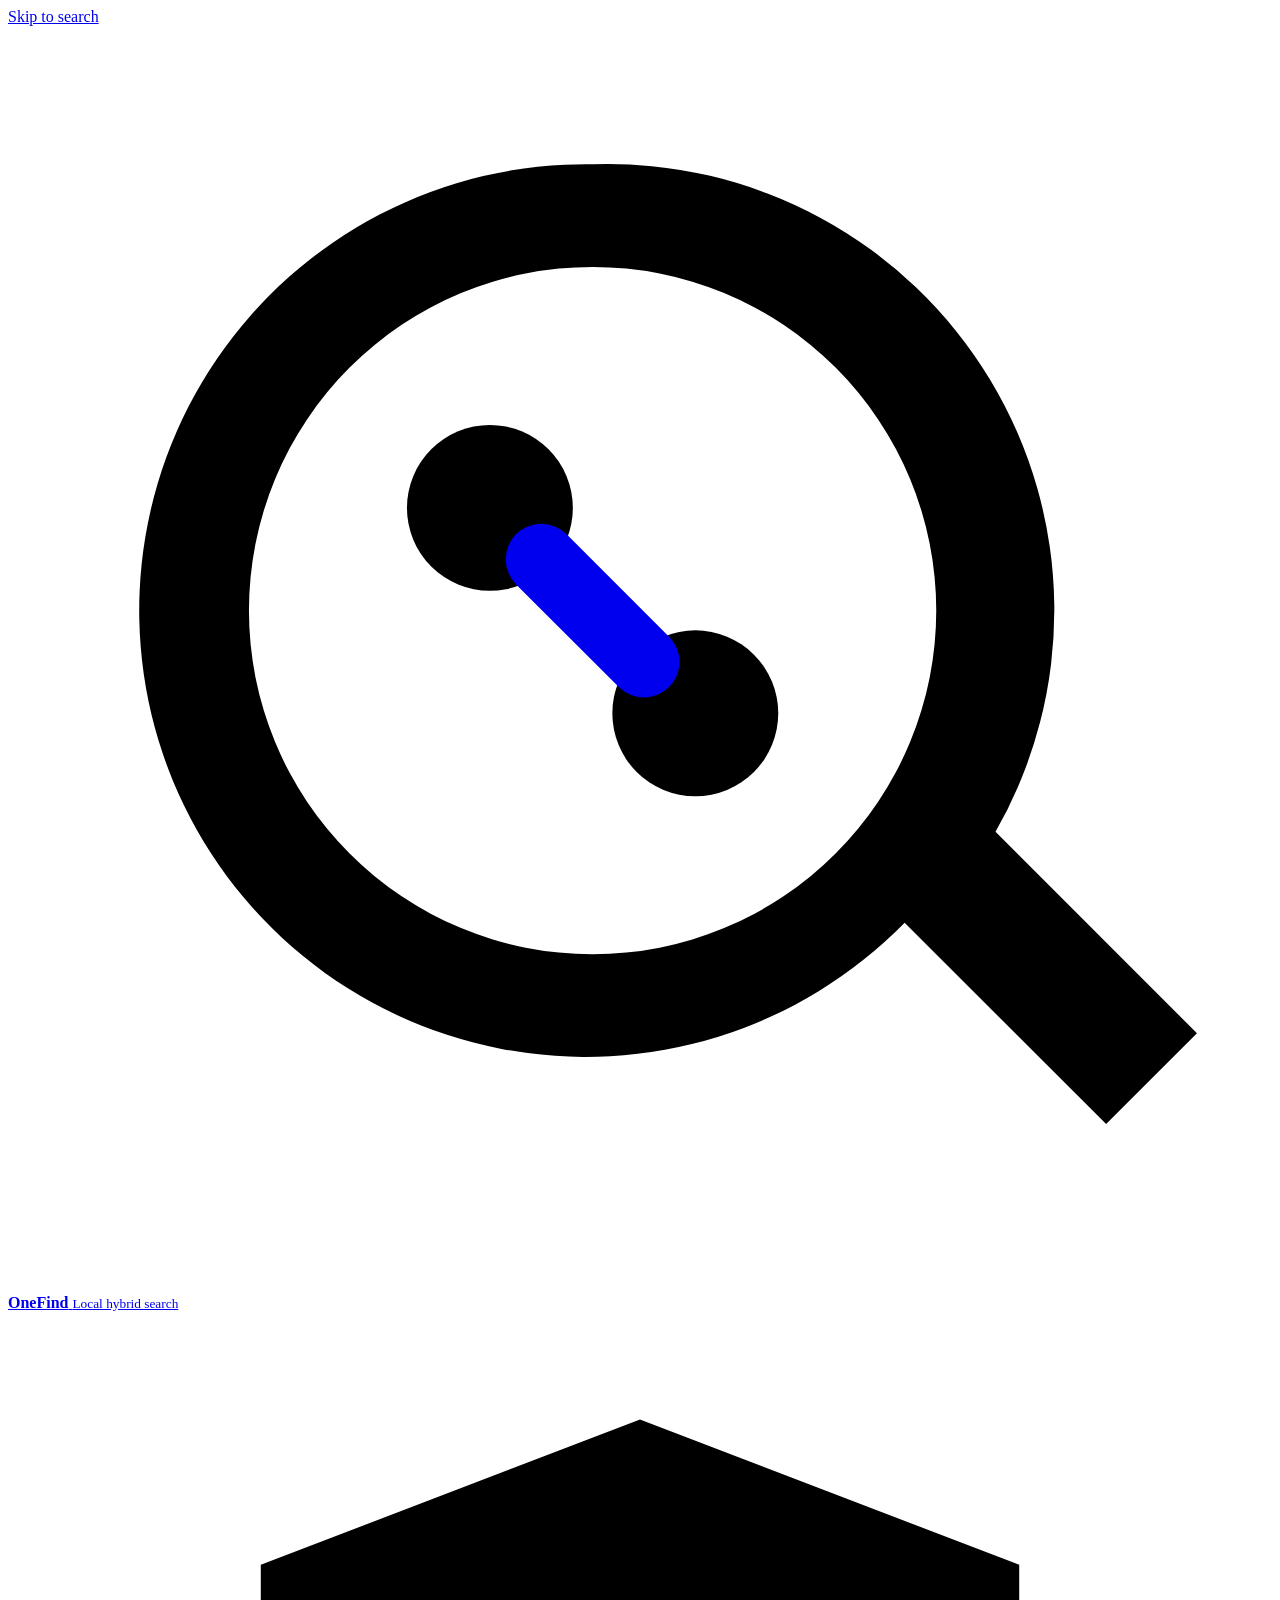
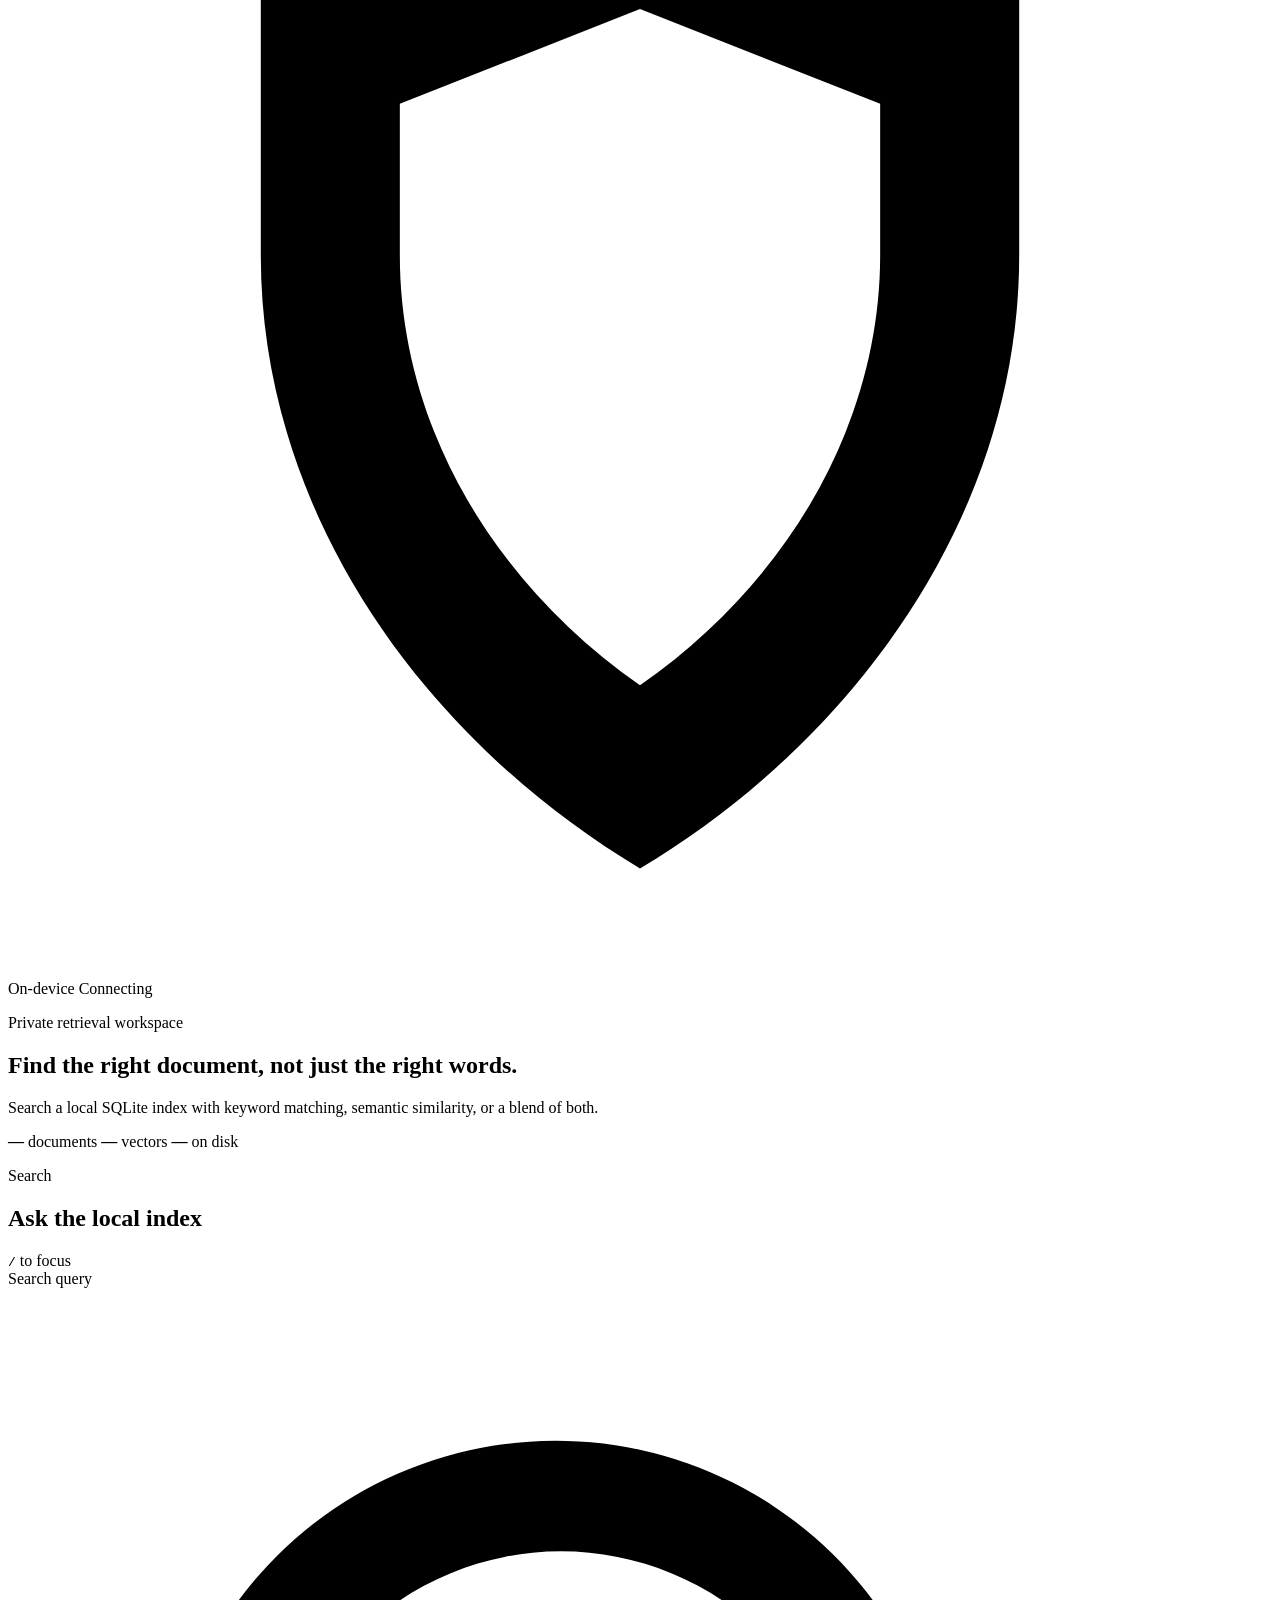
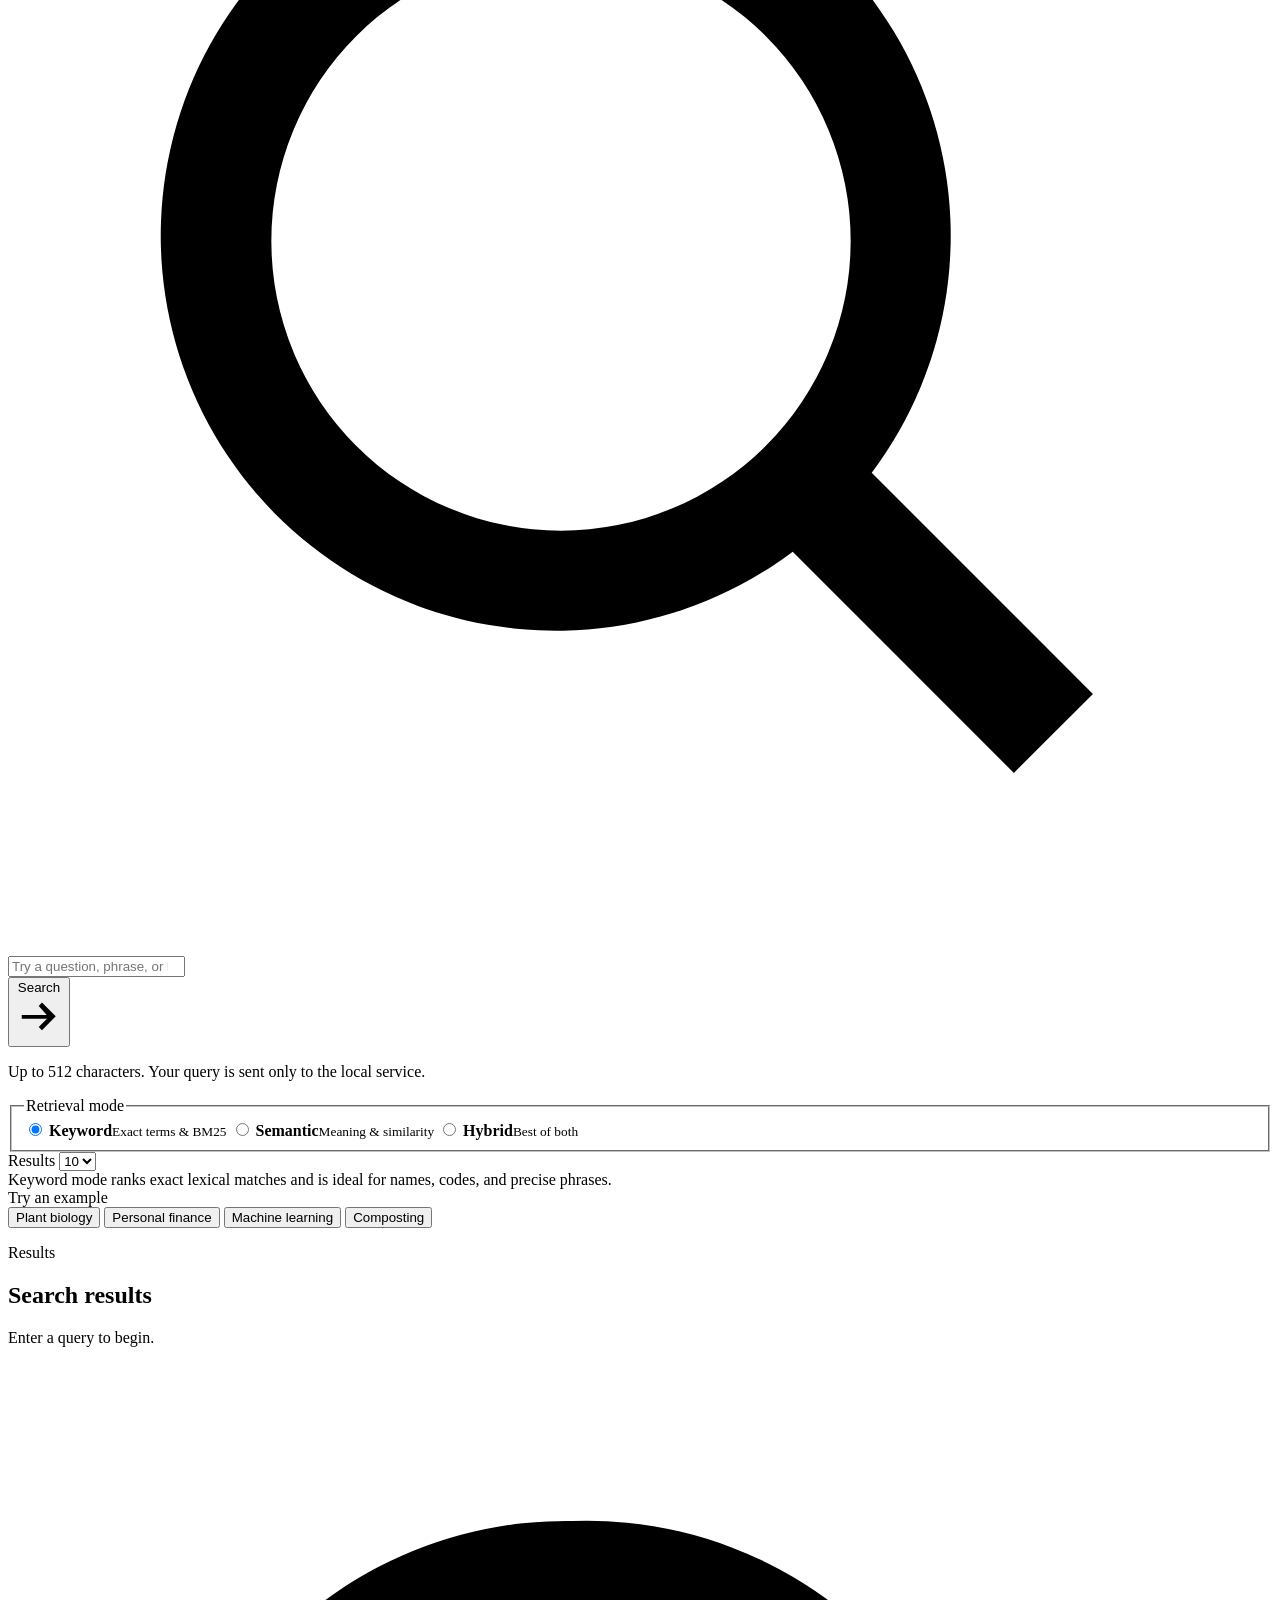
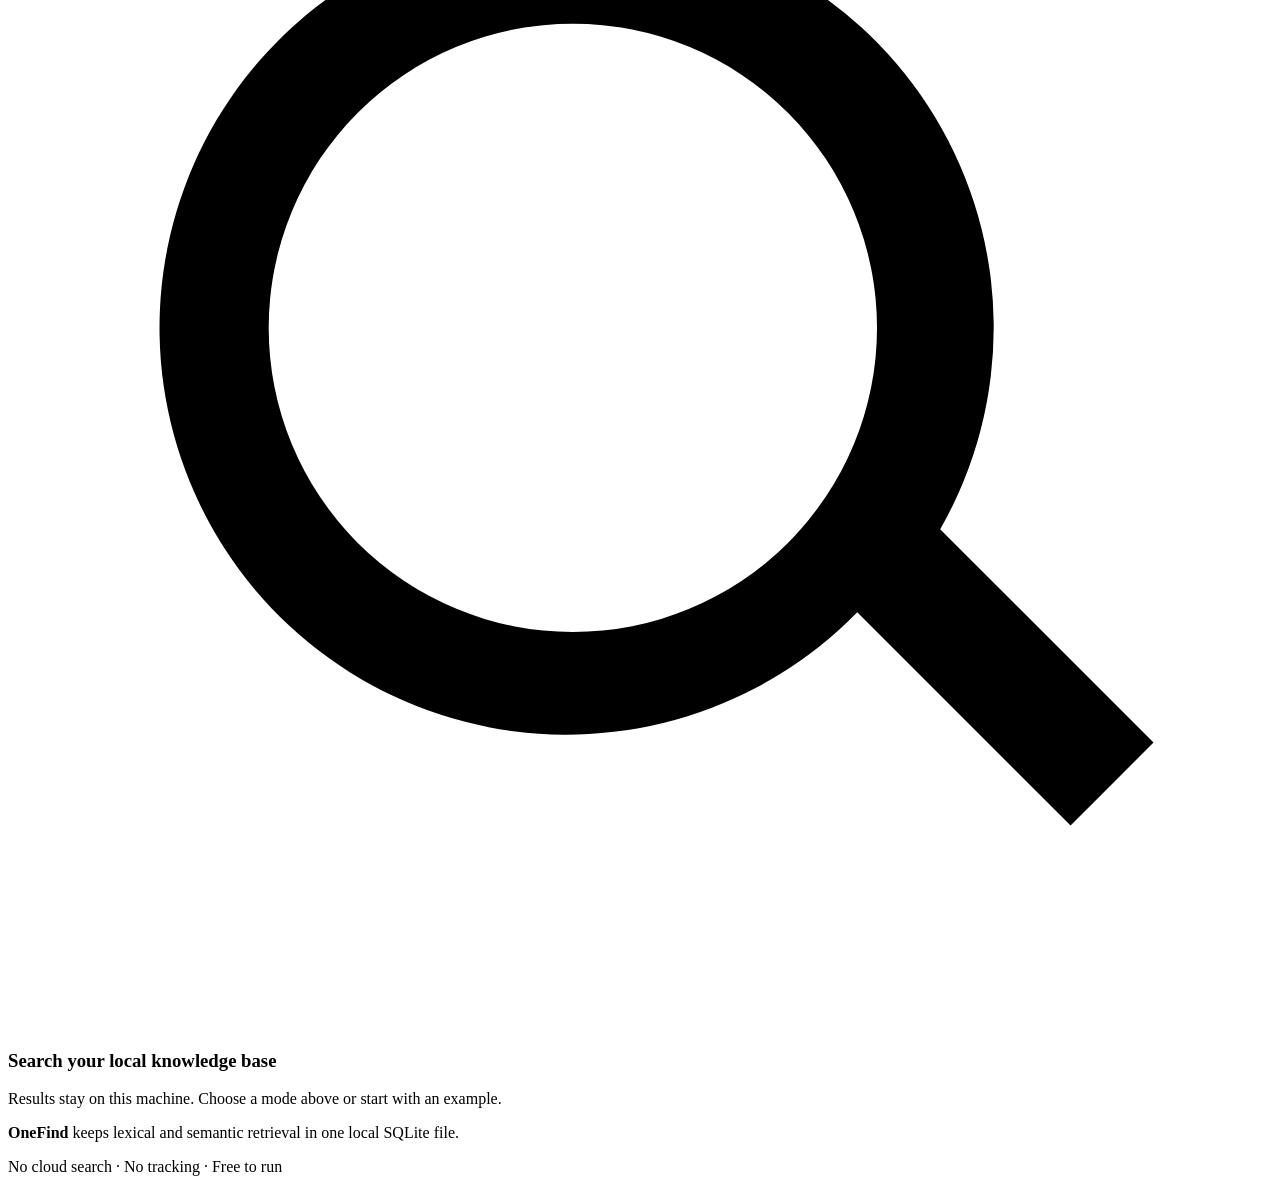
==== src/onefind/static/index.html @ 6309b028 "new updates" ====
<!doctype html>
<html lang="en">
<head>
  <meta charset="utf-8">
  <meta name="viewport" content="width=device-width, initial-scale=1">
  <meta name="color-scheme" content="light dark">
  <meta name="theme-color" content="#f7f8fc">
  <title>OneFind · Local hybrid search</title>
  <link rel="icon" href="/assets/favicon.svg" type="image/svg+xml">
  <link rel="stylesheet" href="/assets/styles.css">
  <script src="/assets/app.js" defer></script>
</head>
<body>
  <a class="skip-link" href="#search-input">Skip to search</a>

  <header class="site-header">
    <div class="header-inner">
      <a class="brand" href="/" aria-label="OneFind home">
        <span class="brand-mark" aria-hidden="true">
          <svg viewBox="0 0 32 32" role="img">
            <path d="M14.8 3.5a11.3 11.3 0 1 0 7.9 19.2l5.1 5.1 2.3-2.3-5.1-5.1A11.3 11.3 0 0 0 14.8 3.5Zm0 2.6a8.7 8.7 0 1 1 0 17.4 8.7 8.7 0 0 1 0-17.4Z"/>
            <circle cx="12.2" cy="12.2" r="2.1"/>
            <circle cx="17.4" cy="17.4" r="2.1"/>
            <path d="m13.5 13.5 2.6 2.6" fill="none" stroke="currentColor" stroke-width="1.8" stroke-linecap="round"/>
          </svg>
        </span>
        <span>
          <strong>OneFind</strong>
          <small>Local hybrid search</small>
        </span>
      </a>

      <div class="header-actions">
        <span class="privacy-badge" title="Queries stay on this machine">
          <svg viewBox="0 0 20 20" aria-hidden="true"><path d="M10 1.7 16 4v4.6c0 4-2.5 7.6-6 9.7-3.5-2.1-6-5.7-6-9.7V4l6-2.3Zm0 3L6.2 6.2v2.4c0 2.7 1.5 5.2 3.8 6.8 2.3-1.6 3.8-4.1 3.8-6.8V6.2L10 4.7Z"/></svg>
          On-device
        </span>
        <span class="service-pill" id="service-status" role="status">
          <span class="status-dot" aria-hidden="true"></span>
          Connecting
        </span>
      </div>
    </div>
  </header>

  <main class="page-shell">
    <section class="hero" aria-labelledby="page-title">
      <p class="eyebrow">Private retrieval workspace</p>
      <h1 id="page-title">Find the right document, not just the right words.</h1>
      <p class="hero-copy">Search a local SQLite index with keyword matching, semantic similarity, or a blend of both.</p>
      <div class="index-facts" aria-label="Index status">
        <span><strong id="document-count">—</strong> documents</span>
        <span><strong id="vector-count">—</strong> vectors</span>
        <span><strong id="index-size">—</strong> on disk</span>
      </div>
    </section>

    <section class="search-panel" aria-labelledby="search-heading">
      <div class="panel-heading">
        <div>
          <p class="section-kicker">Search</p>
          <h2 id="search-heading">Ask the local index</h2>
        </div>
        <span class="shortcut-hint" aria-hidden="true"><kbd>/</kbd> to focus</span>
      </div>

      <form id="search-form" novalidate>
        <label class="sr-only" for="search-input">Search query</label>
        <div class="search-row">
          <div class="input-wrap">
            <svg class="input-icon" viewBox="0 0 24 24" aria-hidden="true"><path d="m20.6 19.1-4.2-4.2a7.5 7.5 0 1 0-1.5 1.5l4.2 4.2 1.5-1.5ZM5 10.5a5.5 5.5 0 1 1 11 0 5.5 5.5 0 0 1-11 0Z"/></svg>
            <input id="search-input" name="query" type="search" maxlength="512"
              autocomplete="off" spellcheck="true"
              placeholder="Try a question, phrase, or keyword…"
              aria-describedby="query-help">
            <button class="clear-button" id="clear-button" type="button" aria-label="Clear search" hidden>
              <svg viewBox="0 0 20 20" aria-hidden="true"><path d="m5.7 4.3 4.3 4.3 4.3-4.3 1.4 1.4-4.3 4.3 4.3 4.3-1.4 1.4-4.3-4.3-4.3 4.3-1.4-1.4 4.3-4.3-4.3-4.3 1.4-1.4Z"/></svg>
            </button>
          </div>
          <button class="search-button" id="search-button" type="submit">
            <span>Search</span>
            <svg viewBox="0 0 20 20" aria-hidden="true"><path d="m11.3 3.3 6 6-6 6-1.4-1.4 3.6-3.6H2.5V8.7h10.9l-3.5-3.9 1.4-1.5Z"/></svg>
          </button>
        </div>
        <p class="field-help" id="query-help">Up to 512 characters. Your query is sent only to the local service.</p>

        <div class="options-grid">
          <fieldset class="option-group">
            <legend>Retrieval mode</legend>
            <div class="segmented-control">
              <label>
                <input type="radio" name="mode" value="lexical" checked>
                <span><strong>Keyword</strong><small>Exact terms &amp; BM25</small></span>
              </label>
              <label>
                <input type="radio" name="mode" value="semantic">
                <span><strong>Semantic</strong><small>Meaning &amp; similarity</small></span>
              </label>
              <label>
                <input type="radio" name="mode" value="hybrid">
                <span><strong>Hybrid</strong><small>Best of both</small></span>
              </label>
            </div>
          </fieldset>

          <fieldset class="option-group precision-group" id="precision-group" hidden>
            <legend>Vector precision</legend>
            <div class="segmented-control compact">
              <label title="Full 32-bit float vectors">
                <input type="radio" name="precision" value="float" checked>
                <span><strong>Float</strong><small>Highest fidelity</small></span>
              </label>
              <label title="8-bit quantized cosine search">
                <input type="radio" name="precision" value="int8">
                <span><strong>Int8</strong><small>Compact precision</small></span>
              </label>
              <label title="One-bit sign vectors and Hamming distance">
                <input type="radio" name="precision" value="binary">
                <span><strong>Binary</strong><small>Smallest vectors</small></span>
              </label>
            </div>
          </fieldset>

          <label class="result-count-control" for="result-count">
            <span>Results</span>
            <select id="result-count" name="k">
              <option value="5">5</option>
              <option value="10" selected>10</option>
              <option value="20">20</option>
              <option value="30">30</option>
            </select>
          </label>
        </div>

        <div class="mode-explainer" id="mode-explainer">
          Keyword mode ranks exact lexical matches and is ideal for names, codes, and precise phrases.
        </div>

        <div class="examples" id="examples" aria-label="Example searches">
          <span>Try an example</span>
          <div class="example-list">
            <button type="button" data-query="how plants turn sunlight into food">Plant biology</button>
            <button type="button" data-query="emergency fund after unexpected expenses">Personal finance</button>
            <button type="button" data-query="vector embeddings for meaning-based search">Machine learning</button>
            <button type="button" data-query="compost ingredients and nutrient balance">Composting</button>
          </div>
        </div>
      </form>
    </section>

    <section class="results-section" id="results-section" aria-labelledby="results-heading" aria-busy="false">
      <div class="results-heading-row">
        <div>
          <p class="section-kicker">Results</p>
          <h2 id="results-heading">Search results</h2>
        </div>
        <p class="results-summary" id="results-summary">Enter a query to begin.</p>
      </div>
      <p class="sr-only" id="live-status" aria-live="polite" aria-atomic="true"></p>

      <div class="state-card idle-state" id="idle-state">
        <span class="state-icon" aria-hidden="true">
          <svg viewBox="0 0 32 32"><path d="M14.3 4a10.3 10.3 0 1 0 7.2 17.5l5.4 5.4 2.1-2.1-5.4-5.4A10.3 10.3 0 0 0 14.3 4Zm0 2.6a7.7 7.7 0 1 1 0 15.4 7.7 7.7 0 0 1 0-15.4Z"/></svg>
        </span>
        <h3>Search your local knowledge base</h3>
        <p>Results stay on this machine. Choose a mode above or start with an example.</p>
      </div>

      <div class="state-card loading-state" id="loading-state" hidden>
        <div class="loading-copy">
          <span class="spinner" aria-hidden="true"></span>
          <div><h3 id="loading-title">Searching…</h3><p id="loading-copy">Ranking local documents.</p></div>
        </div>
        <div class="skeleton-list" aria-hidden="true">
          <div class="skeleton-card"><span></span><div><i></i><i></i><i></i></div></div>
          <div class="skeleton-card"><span></span><div><i></i><i></i><i></i></div></div>
          <div class="skeleton-card"><span></span><div><i></i><i></i><i></i></div></div>
        </div>
      </div>

      <div class="state-card no-index-state" id="no-index-state" hidden>
        <span class="state-icon warning" aria-hidden="true">!</span>
        <h3>No index is loaded</h3>
        <p>Create a free local index, then restart the service:</p>
        <code>onefind index ./sample-data --db demo.db --embed</code>
        <code>onefind serve --db demo.db</code>
      </div>

      <div class="state-card empty-state" id="empty-state" hidden>
        <span class="state-icon" aria-hidden="true">0</span>
        <h3>No matching documents</h3>
        <p id="empty-copy">Try fewer words, a related phrase, or another retrieval mode.</p>
      </div>

      <div class="state-card error-state" id="error-state" hidden>
        <span class="state-icon error" aria-hidden="true">!</span>
        <h3>Search could not finish</h3>
        <p id="error-message">The local search service returned an error.</p>
        <button class="secondary-button" id="retry-button" type="button">Try again</button>
      </div>

      <ol class="results-list" id="results-list" hidden></ol>
    </section>
  </main>

  <footer class="site-footer">
    <p><strong>OneFind</strong> keeps lexical and semantic retrieval in one local SQLite file.</p>
    <p>No cloud search · No tracking · Free to run</p>
  </footer>

  <noscript>
    <div class="noscript-message">This demo needs JavaScript for local search requests.</div>
  </noscript>
</body>
</html>
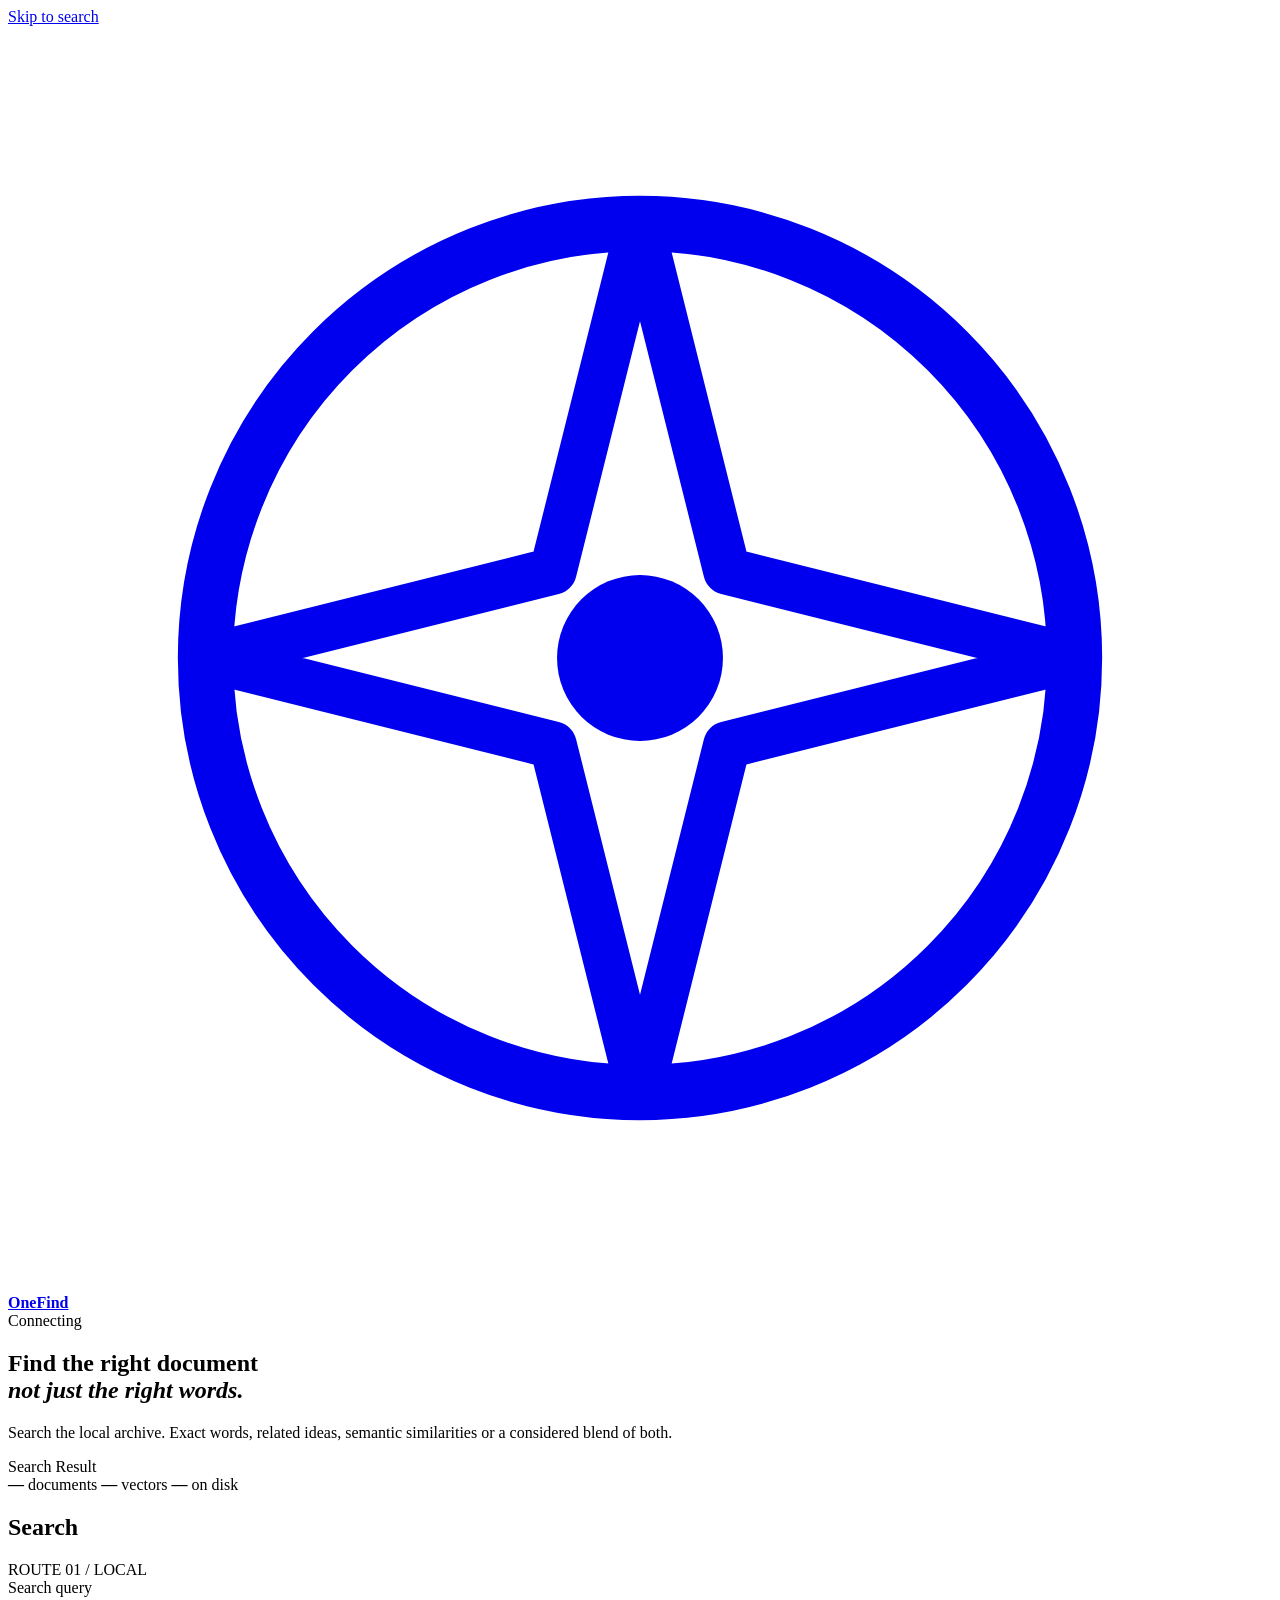
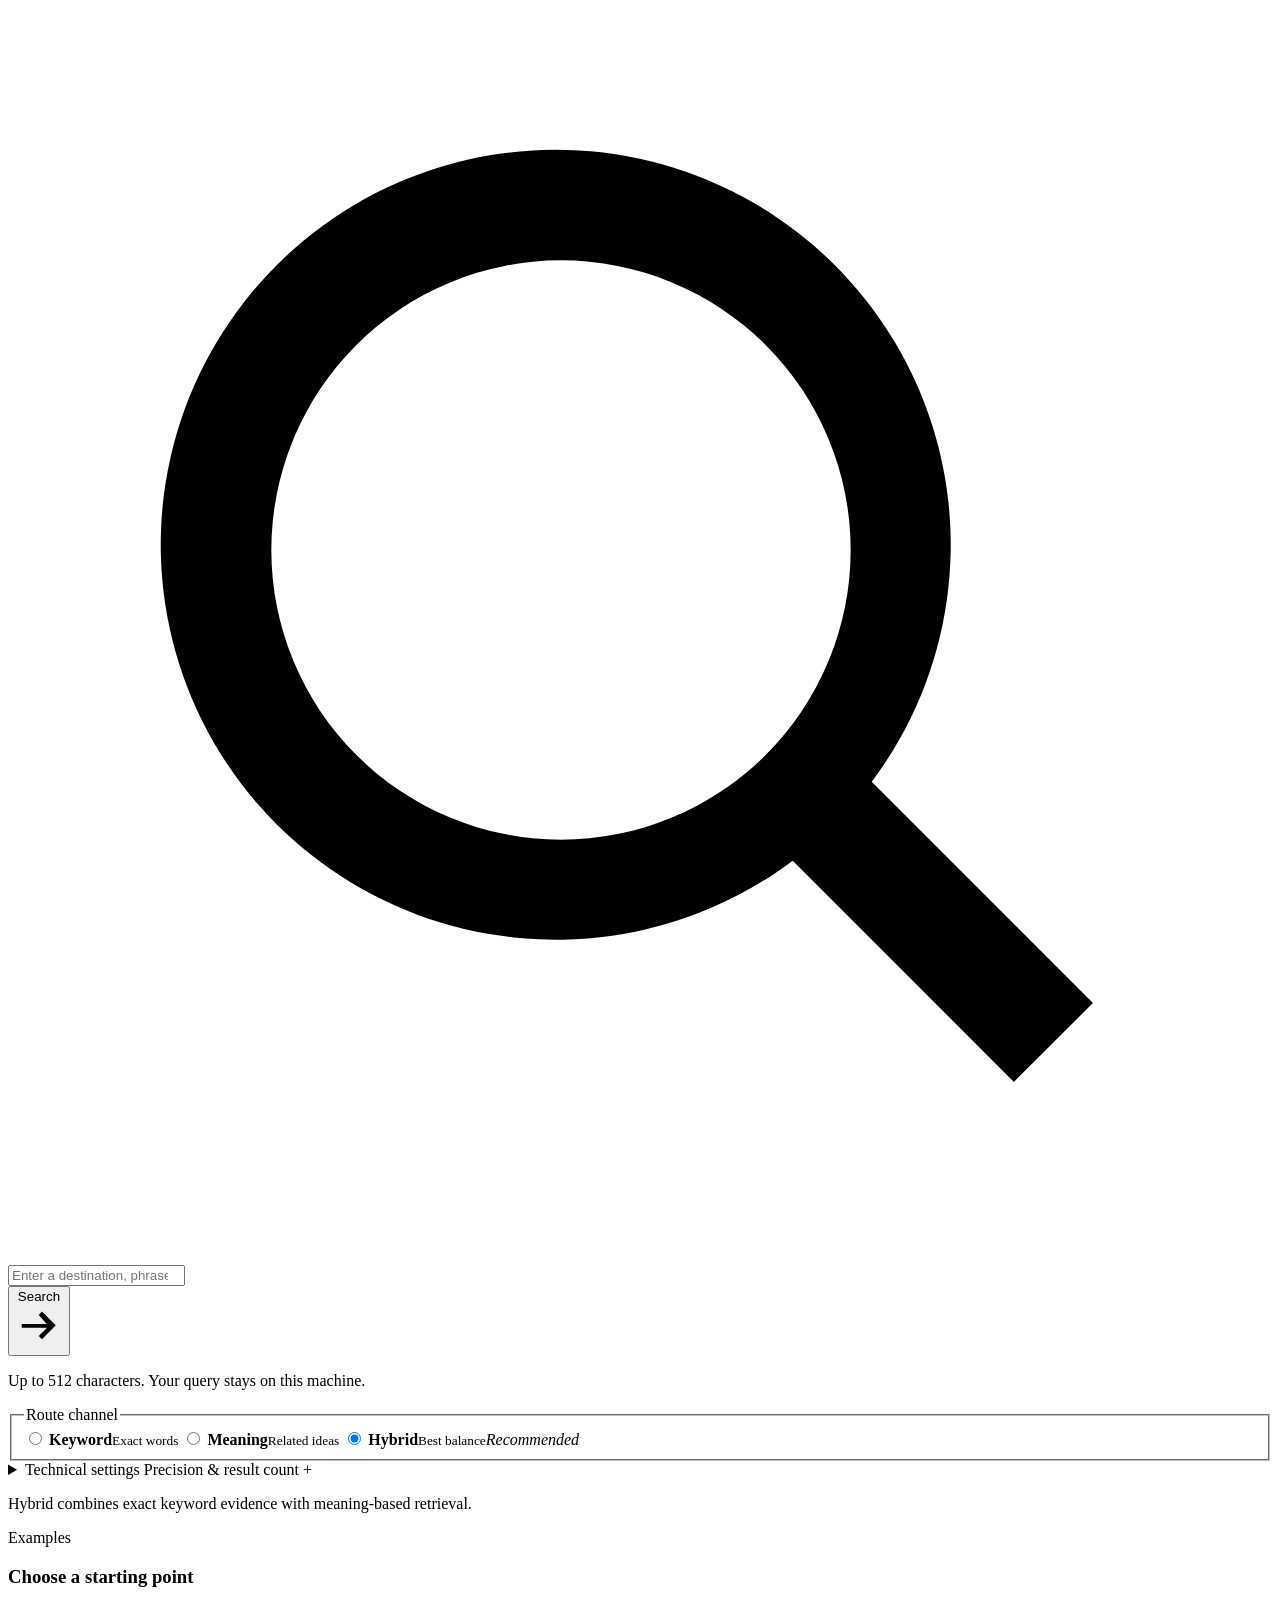
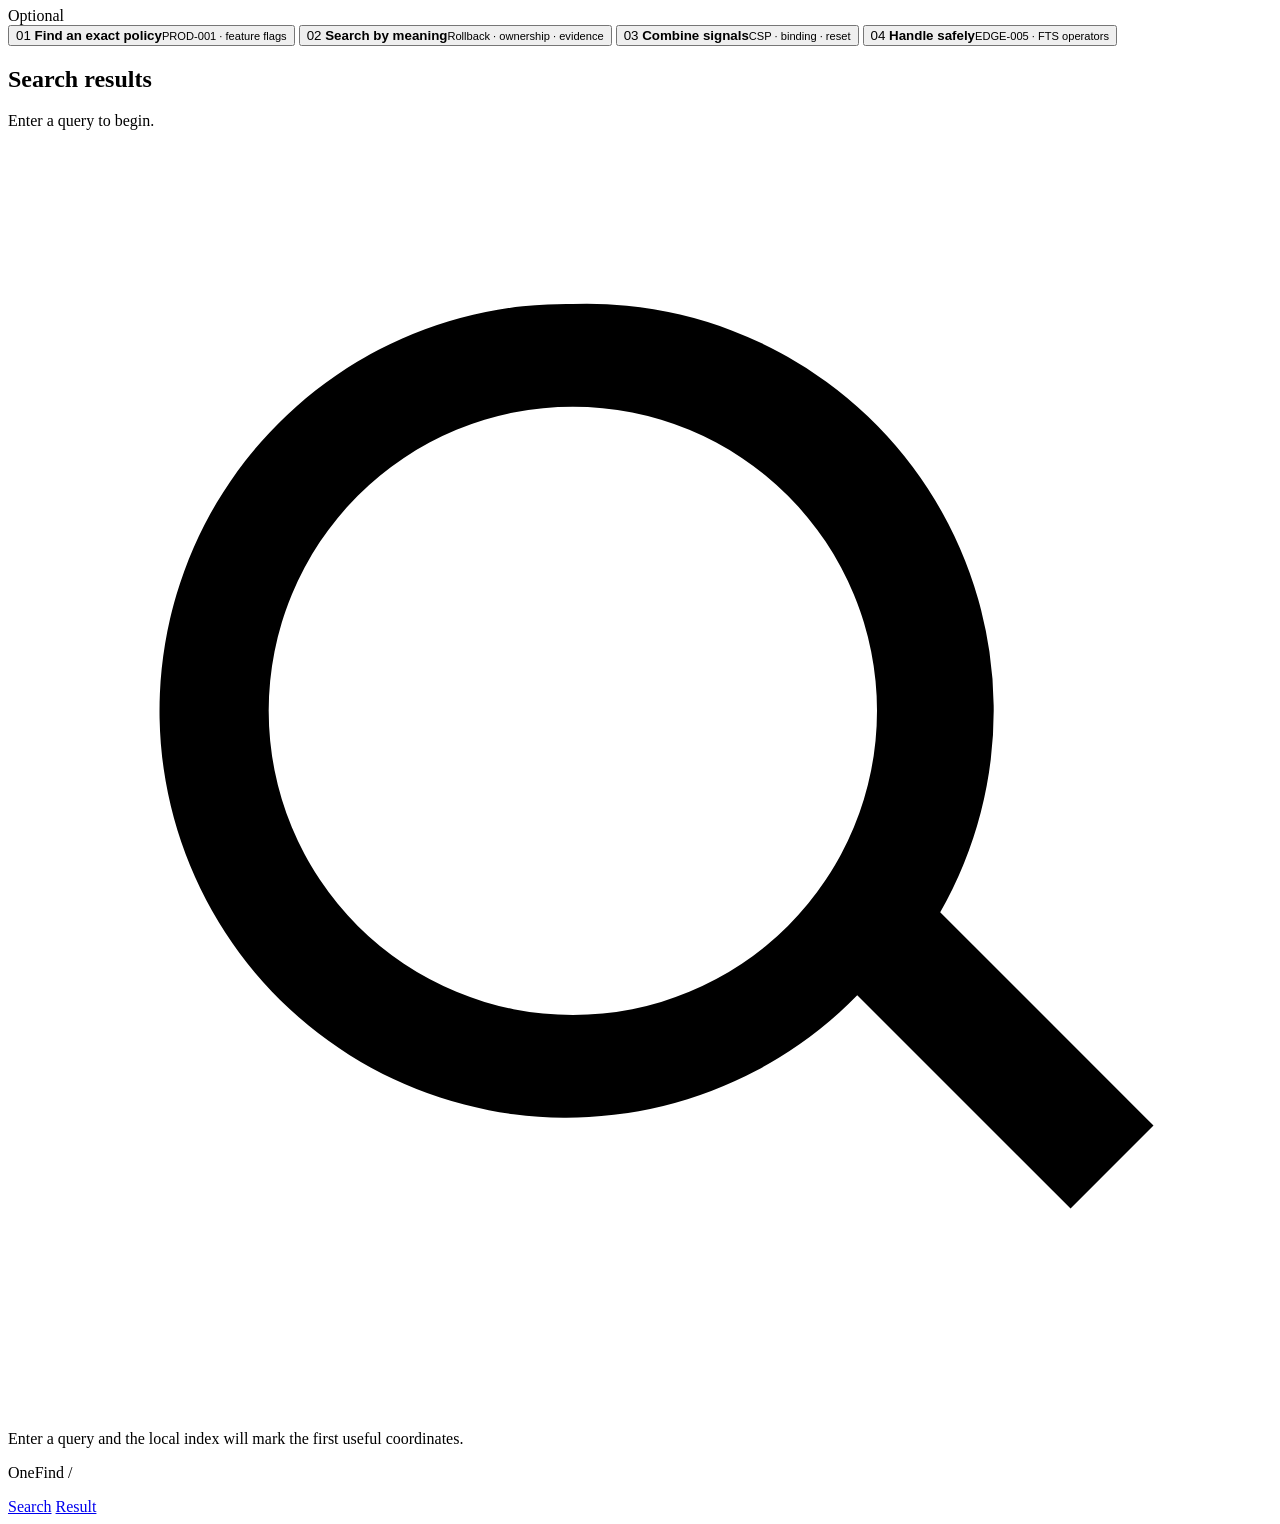
==== commit b5ba27b6: "new updates" ====
--- a/src/onefind/static/index.html
+++ b/src/onefind/static/index.html
@@ -1,15 +1,17 @@
 <!doctype html>
 <html lang="en">
+
 <head>
   <meta charset="utf-8">
   <meta name="viewport" content="width=device-width, initial-scale=1">
-  <meta name="color-scheme" content="light dark">
-  <meta name="theme-color" content="#f7f8fc">
-  <title>OneFind · Local hybrid search</title>
+  <meta name="color-scheme" content="light">
+  <meta name="theme-color" content="#F8F7F5">
+  <title>OneFind · A Single-File Hybrid Information Retrieval System</title>
   <link rel="icon" href="/assets/favicon.svg" type="image/svg+xml">
   <link rel="stylesheet" href="/assets/styles.css">
   <script src="/assets/app.js" defer></script>
 </head>
+
 <body>
   <a class="skip-link" href="#search-input">Skip to search</a>
 
@@ -18,23 +20,20 @@
       <a class="brand" href="/" aria-label="OneFind home">
         <span class="brand-mark" aria-hidden="true">
           <svg viewBox="0 0 32 32" role="img">
-            <path d="M14.8 3.5a11.3 11.3 0 1 0 7.9 19.2l5.1 5.1 2.3-2.3-5.1-5.1A11.3 11.3 0 0 0 14.8 3.5Zm0 2.6a8.7 8.7 0 1 1 0 17.4 8.7 8.7 0 0 1 0-17.4Z"/>
-            <circle cx="12.2" cy="12.2" r="2.1"/>
-            <circle cx="17.4" cy="17.4" r="2.1"/>
-            <path d="m13.5 13.5 2.6 2.6" fill="none" stroke="currentColor" stroke-width="1.8" stroke-linecap="round"/>
+            <circle cx="16" cy="16" r="11" fill="none" stroke="currentColor" stroke-width="1.4" />
+            <path d="m16 5 2.2 8.8L27 16l-8.8 2.2L16 27l-2.2-8.8L5 16l8.8-2.2L16 5Z" fill="none" stroke="currentColor"
+              stroke-width="1.2" stroke-linejoin="round" />
+            <circle cx="16" cy="16" r="2.1" fill="currentColor" />
           </svg>
         </span>
-        <span>
+        <span class="brand-copy">
           <strong>OneFind</strong>
-          <small>Local hybrid search</small>
         </span>
       </a>
 
+
+
       <div class="header-actions">
-        <span class="privacy-badge" title="Queries stay on this machine">
-          <svg viewBox="0 0 20 20" aria-hidden="true"><path d="M10 1.7 16 4v4.6c0 4-2.5 7.6-6 9.7-3.5-2.1-6-5.7-6-9.7V4l6-2.3Zm0 3L6.2 6.2v2.4c0 2.7 1.5 5.2 3.8 6.8 2.3-1.6 3.8-4.1 3.8-6.8V6.2L10 4.7Z"/></svg>
-          On-device
-        </span>
         <span class="service-pill" id="service-status" role="status">
           <span class="status-dot" aria-hidden="true"></span>
           Connecting
@@ -45,113 +44,154 @@
 
   <main class="page-shell">
     <section class="hero" aria-labelledby="page-title">
-      <p class="eyebrow">Private retrieval workspace</p>
-      <h1 id="page-title">Find the right document, not just the right words.</h1>
-      <p class="hero-copy">Search a local SQLite index with keyword matching, semantic similarity, or a blend of both.</p>
-      <div class="index-facts" aria-label="Index status">
-        <span><strong id="document-count">—</strong> documents</span>
-        <span><strong id="vector-count">—</strong> vectors</span>
-        <span><strong id="index-size">—</strong> on disk</span>
-      </div>
+      <div class="hero-copy">
+        <h1 id="page-title">Find the right document<br><em>not just the right words.</em></h1>
+        <p class="hero-copy-text">Search the local archive. Exact words, related ideas, semantic similarities or a
+          considered blend of both. </p>
+        <div class="hero-route" aria-label="Search route">
+          <span>Search</span>
+          <span class="route-line" aria-hidden="true"><i></i><i></i><i></i></span>
+          <span>Result</span>
+        </div>
+        <div class="index-facts" aria-label="Index status">
+          <span><strong id="document-count">—</strong> documents</span>
+          <span><strong id="vector-count">—</strong> vectors</span>
+          <span><strong id="index-size">—</strong> on disk</span>
+        </div>
+      </div>
+
+
     </section>
 
     <section class="search-panel" aria-labelledby="search-heading">
-      <div class="panel-heading">
+      <div class="section-heading-row">
         <div>
-          <p class="section-kicker">Search</p>
-          <h2 id="search-heading">Ask the local index</h2>
-        </div>
-        <span class="shortcut-hint" aria-hidden="true"><kbd>/</kbd> to focus</span>
+          <h2 id="search-heading">Search</h2>
+        </div>
+        <span class="route-code">ROUTE 01 <span aria-hidden="true">/</span> LOCAL</span>
       </div>
 
       <form id="search-form" novalidate>
         <label class="sr-only" for="search-input">Search query</label>
         <div class="search-row">
           <div class="input-wrap">
-            <svg class="input-icon" viewBox="0 0 24 24" aria-hidden="true"><path d="m20.6 19.1-4.2-4.2a7.5 7.5 0 1 0-1.5 1.5l4.2 4.2 1.5-1.5ZM5 10.5a5.5 5.5 0 1 1 11 0 5.5 5.5 0 0 1-11 0Z"/></svg>
-            <input id="search-input" name="query" type="search" maxlength="512"
-              autocomplete="off" spellcheck="true"
-              placeholder="Try a question, phrase, or keyword…"
-              aria-describedby="query-help">
+            <svg class="input-icon" viewBox="0 0 24 24" aria-hidden="true">
+              <path
+                d="m20.6 19.1-4.2-4.2a7.5 7.5 0 1 0-1.5 1.5l4.2 4.2 1.5-1.5ZM5 10.5a5.5 5.5 0 1 1 11 0 5.5 5.5 0 0 1-11 0Z" />
+            </svg>
+            <input id="search-input" name="query" type="search" maxlength="512" autocomplete="off" spellcheck="true"
+              placeholder="Enter a destination, phrase, or question..." aria-describedby="query-help">
             <button class="clear-button" id="clear-button" type="button" aria-label="Clear search" hidden>
-              <svg viewBox="0 0 20 20" aria-hidden="true"><path d="m5.7 4.3 4.3 4.3 4.3-4.3 1.4 1.4-4.3 4.3 4.3 4.3-1.4 1.4-4.3-4.3-4.3 4.3-1.4-1.4 4.3-4.3-4.3-4.3 1.4-1.4Z"/></svg>
+              <svg viewBox="0 0 20 20" aria-hidden="true">
+                <path
+                  d="m5.7 4.3 4.3 4.3 4.3-4.3 1.4 1.4-4.3 4.3 4.3 4.3-1.4 1.4-4.3-4.3-4.3 4.3-1.4-1.4 4.3-4.3-4.3-4.3 1.4-1.4Z" />
+              </svg>
             </button>
           </div>
           <button class="search-button" id="search-button" type="submit">
             <span>Search</span>
-            <svg viewBox="0 0 20 20" aria-hidden="true"><path d="m11.3 3.3 6 6-6 6-1.4-1.4 3.6-3.6H2.5V8.7h10.9l-3.5-3.9 1.4-1.5Z"/></svg>
+            <svg viewBox="0 0 20 20" aria-hidden="true">
+              <path d="m11.3 3.3 6 6-6 6-1.4-1.4 3.6-3.6H2.5V8.7h10.9l-3.5-3.9 1.4-1.5Z" />
+            </svg>
           </button>
         </div>
-        <p class="field-help" id="query-help">Up to 512 characters. Your query is sent only to the local service.</p>
-
-        <div class="options-grid">
-          <fieldset class="option-group">
-            <legend>Retrieval mode</legend>
-            <div class="segmented-control">
-              <label>
-                <input type="radio" name="mode" value="lexical" checked>
-                <span><strong>Keyword</strong><small>Exact terms &amp; BM25</small></span>
-              </label>
-              <label>
-                <input type="radio" name="mode" value="semantic">
-                <span><strong>Semantic</strong><small>Meaning &amp; similarity</small></span>
-              </label>
-              <label>
-                <input type="radio" name="mode" value="hybrid">
-                <span><strong>Hybrid</strong><small>Best of both</small></span>
-              </label>
+        <p class="field-help" id="query-help"><span class="tiny-dot orange" aria-hidden="true"></span> Up to 512
+          characters. Your query stays on this machine.</p>
+
+        <fieldset class="option-group mode-group">
+          <legend>Route channel</legend>
+          <div class="segmented-control simple-modes">
+            <label>
+              <input type="radio" name="mode" value="lexical">
+              <span><strong>Keyword</strong><small>Exact words</small></span>
+            </label>
+            <label>
+              <input type="radio" name="mode" value="semantic">
+              <span><strong>Meaning</strong><small>Related ideas</small></span>
+            </label>
+            <label>
+              <input type="radio" name="mode" value="hybrid" checked>
+              <span class="mode-choice-copy"><strong>Hybrid</strong><small>Best
+                  balance</small><em>Recommended</em></span>
+            </label>
+          </div>
+        </fieldset>
+
+        <details class="advanced-settings" id="advanced-settings">
+          <summary>
+            <span class="summary-title">Technical settings</span>
+            <span class="summary-detail">Precision &amp; result count</span>
+            <span class="summary-icon" aria-hidden="true">+</span>
+          </summary>
+          <div class="advanced-content">
+            <fieldset class="option-group precision-group" id="precision-group" hidden>
+              <legend>Vector precision</legend>
+              <div class="segmented-control compact">
+                <label title="Full 32-bit float vectors">
+                  <input type="radio" name="precision" value="float" checked>
+                  <span><strong>Full</strong><small>Float32</small></span>
+                </label>
+                <label title="8-bit quantized cosine search">
+                  <input type="radio" name="precision" value="int8">
+                  <span><strong>Int8</strong><small>8-bit cosine</small></span>
+                </label>
+                <label title="One-bit sign vectors and Hamming distance">
+                  <input type="radio" name="precision" value="binary">
+                  <span><strong>Binary</strong><small>1-bit Hamming</small></span>
+                </label>
+              </div>
+            </fieldset>
+
+            <label class="result-count-control" for="result-count">
+              <span>Results shown</span>
+              <select id="result-count" name="k">
+                <option value="5">Top 5</option>
+                <option value="10" selected>Top 10</option>
+                <option value="20">Top 20</option>
+                <option value="30">Top 30</option>
+              </select>
+            </label>
+          </div>
+        </details>
+
+        <p class="mode-explainer" id="mode-explainer" aria-live="polite">
+          Hybrid combines exact keyword evidence with meaning-based retrieval.
+        </p>
+
+        <div class="examples-panel">
+          <div class="examples-heading">
+            <div>
+              <p class="section-kicker">Examples</p>
+              <h3>Choose a starting point</h3>
             </div>
-          </fieldset>
-
-          <fieldset class="option-group precision-group" id="precision-group" hidden>
-            <legend>Vector precision</legend>
-            <div class="segmented-control compact">
-              <label title="Full 32-bit float vectors">
-                <input type="radio" name="precision" value="float" checked>
-                <span><strong>Float</strong><small>Highest fidelity</small></span>
-              </label>
-              <label title="8-bit quantized cosine search">
-                <input type="radio" name="precision" value="int8">
-                <span><strong>Int8</strong><small>Compact precision</small></span>
-              </label>
-              <label title="One-bit sign vectors and Hamming distance">
-                <input type="radio" name="precision" value="binary">
-                <span><strong>Binary</strong><small>Smallest vectors</small></span>
-              </label>
-            </div>
-          </fieldset>
-
-          <label class="result-count-control" for="result-count">
-            <span>Results</span>
-            <select id="result-count" name="k">
-              <option value="5">5</option>
-              <option value="10" selected>10</option>
-              <option value="20">20</option>
-              <option value="30">30</option>
-            </select>
-          </label>
-        </div>
-
-        <div class="mode-explainer" id="mode-explainer">
-          Keyword mode ranks exact lexical matches and is ideal for names, codes, and precise phrases.
-        </div>
-
-        <div class="examples" id="examples" aria-label="Example searches">
-          <span>Try an example</span>
-          <div class="example-list">
-            <button type="button" data-query="how plants turn sunlight into food">Plant biology</button>
-            <button type="button" data-query="emergency fund after unexpected expenses">Personal finance</button>
-            <button type="button" data-query="vector embeddings for meaning-based search">Machine learning</button>
-            <button type="button" data-query="compost ingredients and nutrient balance">Composting</button>
+            <span class="micro-label">Optional</span>
+          </div>
+          <div class="showcase-grid" id="examples" aria-label="Example searches">
+            <button type="button" data-query="What does PROD-001 require for feature flags?" data-mode="hybrid">
+              <span class="example-number">01</span>
+              <span><strong>Find an exact policy</strong><small>PROD-001 · feature flags</small></span>
+            </button>
+            <button type="button" data-query="How should our team handle rollback with clear ownership and evidence?"
+              data-mode="semantic">
+              <span class="example-number">02</span>
+              <span><strong>Search by meaning</strong><small>Rollback · ownership · evidence</small></span>
+            </button>
+            <button type="button" data-query="CSP remote binding reset safety" data-mode="hybrid">
+              <span class="example-number">03</span>
+              <span><strong>Combine signals</strong><small>CSP · binding · reset</small></span>
+            </button>
+            <button type="button" data-query="edge 005 AND OR NOT" data-mode="lexical">
+              <span class="example-number">04</span>
+              <span><strong>Handle safely</strong><small>EDGE-005 · FTS operators</small></span>
+            </button>
           </div>
         </div>
       </form>
     </section>
 
     <section class="results-section" id="results-section" aria-labelledby="results-heading" aria-busy="false">
-      <div class="results-heading-row">
+      <div class="section-heading-row results-heading-row">
         <div>
-          <p class="section-kicker">Results</p>
           <h2 id="results-heading">Search results</h2>
         </div>
         <p class="results-summary" id="results-summary">Enter a query to begin.</p>
@@ -160,28 +200,39 @@
 
       <div class="state-card idle-state" id="idle-state">
         <span class="state-icon" aria-hidden="true">
-          <svg viewBox="0 0 32 32"><path d="M14.3 4a10.3 10.3 0 1 0 7.2 17.5l5.4 5.4 2.1-2.1-5.4-5.4A10.3 10.3 0 0 0 14.3 4Zm0 2.6a7.7 7.7 0 1 1 0 15.4 7.7 7.7 0 0 1 0-15.4Z"/></svg>
-        </span>
-        <h3>Search your local knowledge base</h3>
-        <p>Results stay on this machine. Choose a mode above or start with an example.</p>
+          <svg viewBox="0 0 32 32">
+            <path
+              d="M14.3 4a10.3 10.3 0 1 0 7.2 17.5l5.4 5.4 2.1-2.1-5.4-5.4A10.3 10.3 0 0 0 14.3 4Zm0 2.6a7.7 7.7 0 1 1 0 15.4 7.7 7.7 0 0 1 0-15.4Z" />
+          </svg>
+        </span>
+        <p>Enter a query and the local index will mark the first useful coordinates.</p>
       </div>
 
       <div class="state-card loading-state" id="loading-state" hidden>
         <div class="loading-copy">
           <span class="spinner" aria-hidden="true"></span>
-          <div><h3 id="loading-title">Searching…</h3><p id="loading-copy">Ranking local documents.</p></div>
+          <div>
+            <h3 id="loading-title">Searching...</h3>
+            <p id="loading-copy">Ranking local documents.</p>
+          </div>
         </div>
         <div class="skeleton-list" aria-hidden="true">
-          <div class="skeleton-card"><span></span><div><i></i><i></i><i></i></div></div>
-          <div class="skeleton-card"><span></span><div><i></i><i></i><i></i></div></div>
-          <div class="skeleton-card"><span></span><div><i></i><i></i><i></i></div></div>
+          <div class="skeleton-card"><span></span>
+            <div><i></i><i></i><i></i></div>
+          </div>
+          <div class="skeleton-card"><span></span>
+            <div><i></i><i></i><i></i></div>
+          </div>
+          <div class="skeleton-card"><span></span>
+            <div><i></i><i></i><i></i></div>
+          </div>
         </div>
       </div>
 
       <div class="state-card no-index-state" id="no-index-state" hidden>
         <span class="state-icon warning" aria-hidden="true">!</span>
         <h3>No index is loaded</h3>
-        <p>Create a free local index, then restart the service:</p>
+        <p>Build a local index, then restart the service:</p>
         <code>onefind index ./sample-data --db demo.db --embed</code>
         <code>onefind serve --db demo.db</code>
       </div>
@@ -189,7 +240,11 @@
       <div class="state-card empty-state" id="empty-state" hidden>
         <span class="state-icon" aria-hidden="true">0</span>
         <h3>No matching documents</h3>
-        <p id="empty-copy">Try fewer words, a related phrase, or another retrieval mode.</p>
+        <p id="empty-copy">Try fewer words, a related phrase, or another route.</p>
+        <div class="no-answer-guidance">
+          <strong>Nearest matches</strong>
+          <span>Keyword mode needs every query term. Meaning and Hybrid can still find related concepts.</span>
+        </div>
       </div>
 
       <div class="state-card error-state" id="error-state" hidden>
@@ -201,15 +256,19 @@
 
       <ol class="results-list" id="results-list" hidden></ol>
     </section>
+
+
   </main>
 
   <footer class="site-footer">
-    <p><strong>OneFind</strong> keeps lexical and semantic retrieval in one local SQLite file.</p>
-    <p>No cloud search · No tracking · Free to run</p>
+    <p class="footer-mark"><span class="tiny-dot blue" aria-hidden="true"></span> OneFind <span
+        class="footer-separator">/</span> </p>
+    <nav aria-label="Footer navigation">
+      <a href="#search-input">Search</a>
+      <a href="#results-section">Result</a>
+    </nav>
   </footer>
 
-  <noscript>
-    <div class="noscript-message">This demo needs JavaScript for local search requests.</div>
-  </noscript>
 </body>
-</html>
+
+</html>
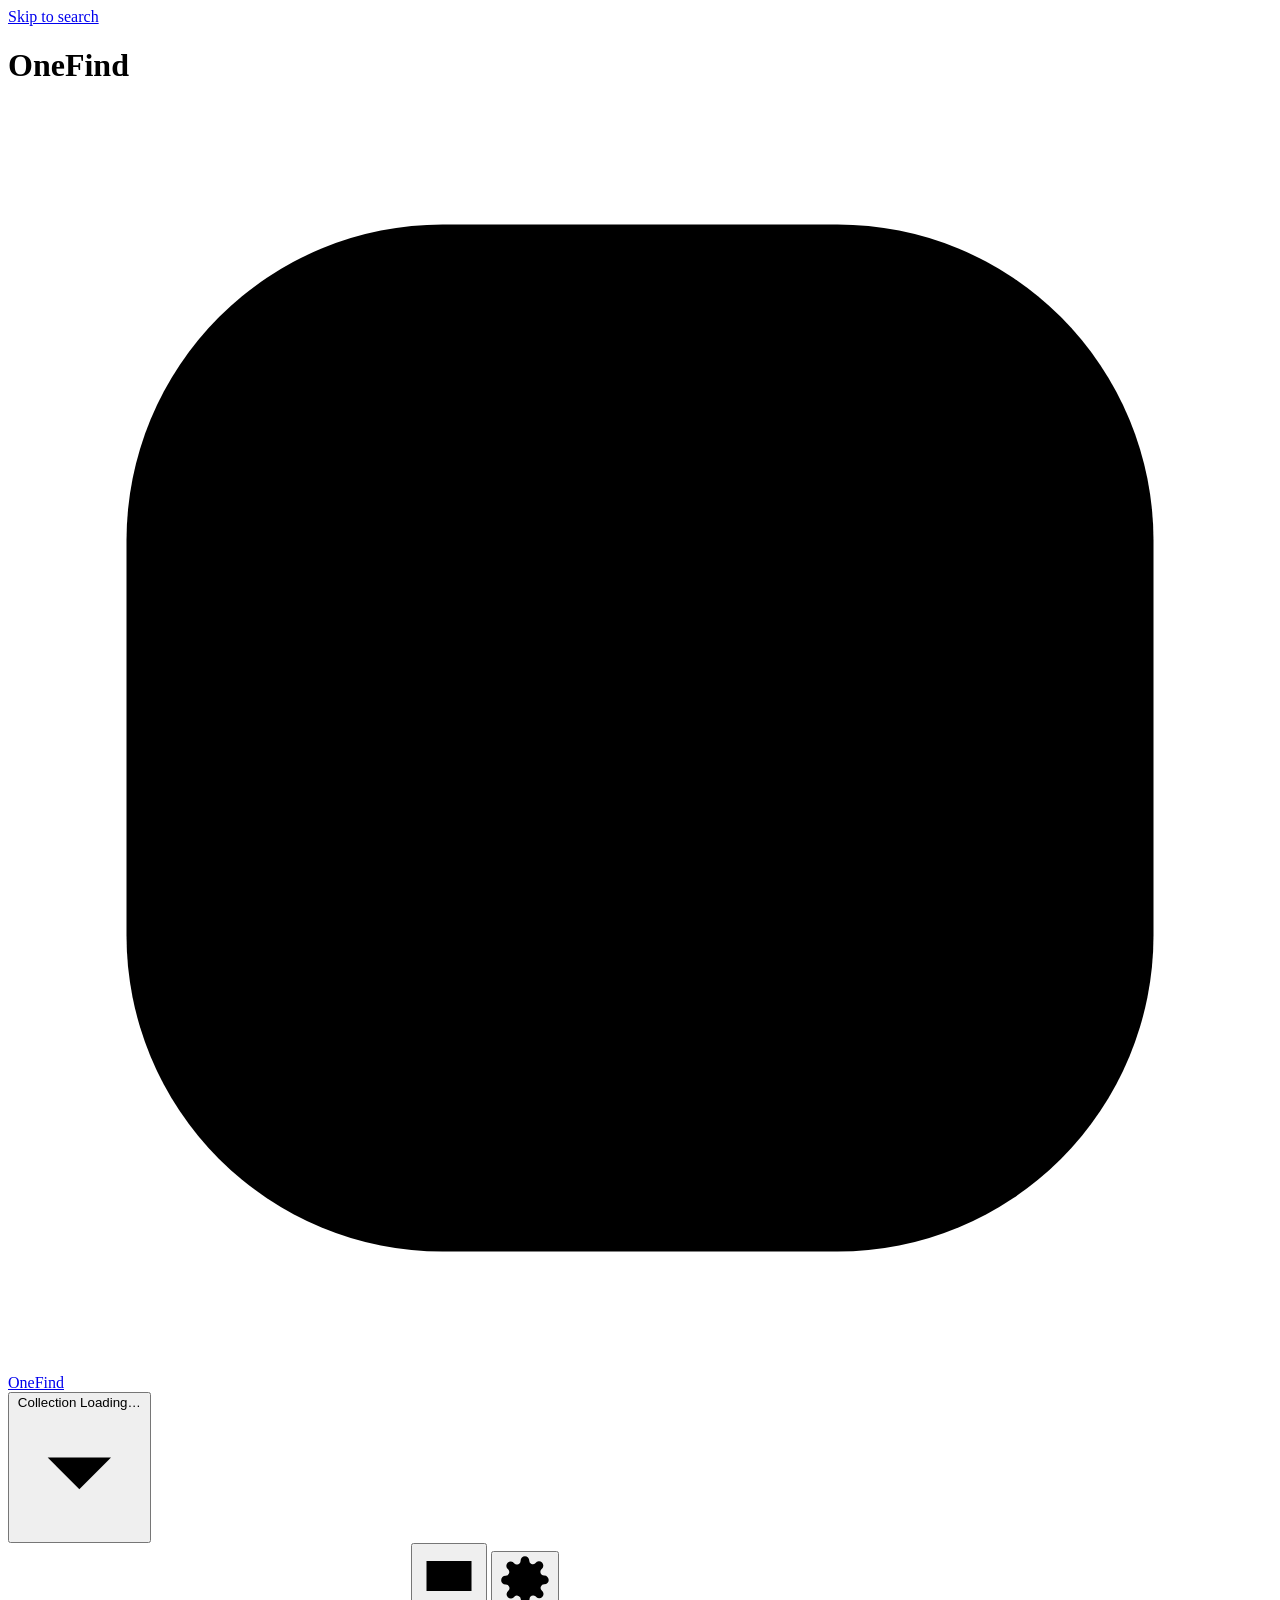
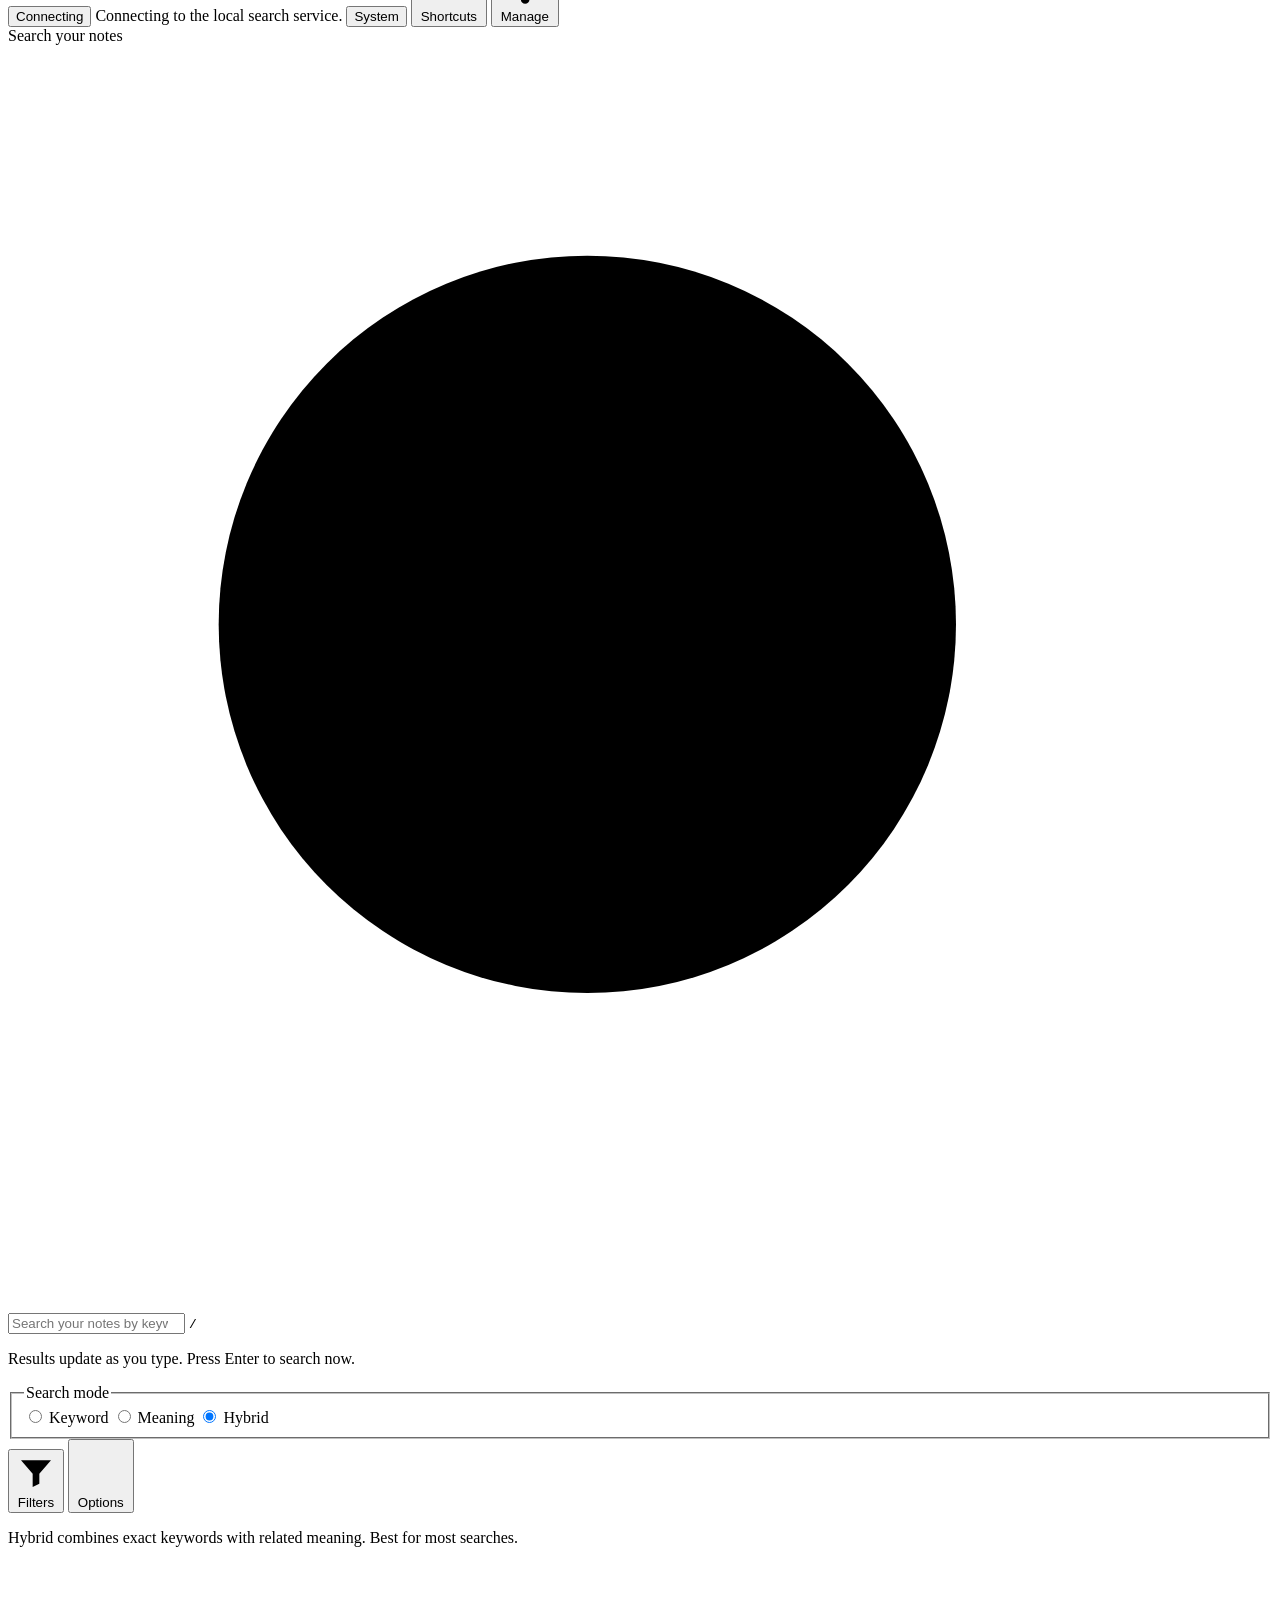
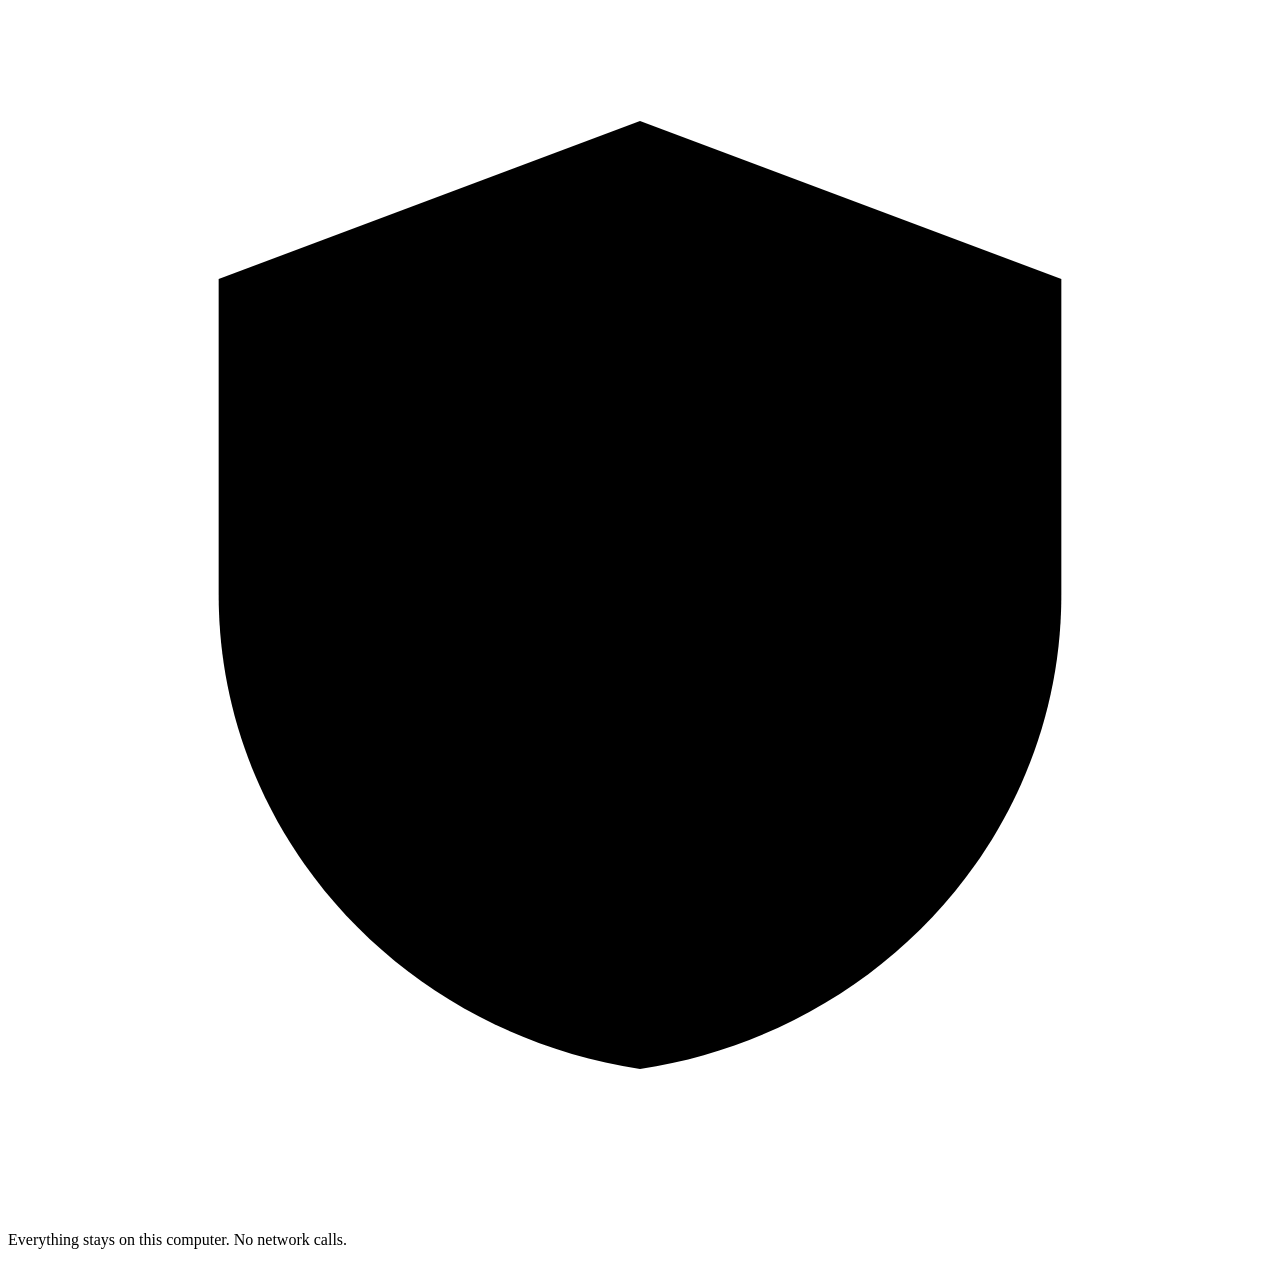
==== commit 49f8d039: "OneFind v1.2: turn the retrieval reproduction into a local notes search app Implements docs/10-produ" ====
--- a/src/onefind/static/index.html
+++ b/src/onefind/static/index.html
@@ -1,274 +1,676 @@
 <!doctype html>
-<html lang="en">
+<html lang="en" data-motion="full">
 
 <head>
   <meta charset="utf-8">
   <meta name="viewport" content="width=device-width, initial-scale=1">
-  <meta name="color-scheme" content="light">
-  <meta name="theme-color" content="#F8F7F5">
-  <title>OneFind · A Single-File Hybrid Information Retrieval System</title>
+  <meta name="color-scheme" content="light dark">
+  <meta name="theme-color" content="#F7F6F3">
+  <title>OneFind · Private search for your notes</title>
   <link rel="icon" href="/assets/favicon.svg" type="image/svg+xml">
   <link rel="stylesheet" href="/assets/styles.css">
-  <script src="/assets/app.js" defer></script>
+  <script type="module" src="/assets/app.js"></script>
 </head>
 
-<body>
+<body data-view="starting">
   <a class="skip-link" href="#search-input">Skip to search</a>
-
-  <header class="site-header">
+  <h1 class="sr-only">OneFind</h1>
+
+  <header class="app-header settle" data-settle="1">
     <div class="header-inner">
       <a class="brand" href="/" aria-label="OneFind home">
         <span class="brand-mark" aria-hidden="true">
-          <svg viewBox="0 0 32 32" role="img">
-            <circle cx="16" cy="16" r="11" fill="none" stroke="currentColor" stroke-width="1.4" />
-            <path d="m16 5 2.2 8.8L27 16l-8.8 2.2L16 27l-2.2-8.8L5 16l8.8-2.2L16 5Z" fill="none" stroke="currentColor"
-              stroke-width="1.2" stroke-linejoin="round" />
-            <circle cx="16" cy="16" r="2.1" fill="currentColor" />
+          <svg viewBox="0 0 32 32" focusable="false">
+            <rect class="brand-tile" x="3" y="3" width="26" height="26" rx="8" />
+            <circle class="brand-glyph" cx="14.5" cy="14.5" r="5.5" />
+            <path class="brand-glyph" d="m18.6 18.6 4.4 4.4" />
           </svg>
         </span>
-        <span class="brand-copy">
-          <strong>OneFind</strong>
-        </span>
+        <span class="brand-name">OneFind</span>
       </a>
 
-
+      <div class="collection-switcher">
+        <button class="collection-button" id="collection-button" type="button" aria-haspopup="menu"
+          aria-expanded="false" aria-controls="collection-menu">
+          <span class="collection-label">Collection</span>
+          <span class="collection-name" id="collection-name">Loading…</span>
+          <svg class="chevron" viewBox="0 0 24 24" aria-hidden="true" focusable="false">
+            <path d="m6 9 6 6 6-6" />
+          </svg>
+        </button>
+        <div class="menu" id="collection-menu" role="menu" aria-labelledby="collection-button" hidden></div>
+      </div>
 
       <div class="header-actions">
-        <span class="service-pill" id="service-status" role="status">
+        <button class="status-pill" id="status-pill" type="button" data-tone="muted" aria-describedby="status-detail">
           <span class="status-dot" aria-hidden="true"></span>
-          Connecting
-        </span>
+          <span id="status-label">Connecting</span>
+        </button>
+        <span class="sr-only" id="status-detail">Connecting to the local search service.</span>
+
+        <button class="icon-button" id="theme-toggle" type="button" aria-label="Theme: follow system">
+          <span class="theme-icon" id="theme-icon" aria-hidden="true"></span>
+          <span class="button-text" id="theme-label">System</span>
+        </button>
+        <button class="icon-button" id="shortcuts-button" type="button" aria-label="Keyboard shortcuts"
+          aria-keyshortcuts="?">
+          <svg viewBox="0 0 24 24" aria-hidden="true" focusable="false">
+            <path d="M3 6h18v12H3z" />
+            <path d="M7 10h.01M11 10h.01M15 10h.01M7 14h10" />
+          </svg>
+          <span class="button-text">Shortcuts</span>
+        </button>
+        <button class="button button-secondary" id="manage-button" type="button" data-focus-key="manage-button">
+          <svg viewBox="0 0 24 24" aria-hidden="true" focusable="false">
+            <path d="M12 9a3 3 0 1 0 0 6 3 3 0 0 0 0-6z" />
+            <path
+              d="M19.4 15a1.7 1.7 0 0 0 .3 1.8l.1.1a2 2 0 1 1-2.8 2.8l-.1-.1a1.7 1.7 0 0 0-1.8-.3 1.7 1.7 0 0 0-1 1.5V21a2 2 0 1 1-4 0v-.1a1.7 1.7 0 0 0-1.1-1.5 1.7 1.7 0 0 0-1.8.3l-.1.1a2 2 0 1 1-2.8-2.8l.1-.1a1.7 1.7 0 0 0 .3-1.8 1.7 1.7 0 0 0-1.5-1H3a2 2 0 1 1 0-4h.1a1.7 1.7 0 0 0 1.5-1.1 1.7 1.7 0 0 0-.3-1.8l-.1-.1a2 2 0 1 1 2.8-2.8l.1.1a1.7 1.7 0 0 0 1.8.3H9a1.7 1.7 0 0 0 1-1.5V3a2 2 0 1 1 4 0v.1a1.7 1.7 0 0 0 1 1.5 1.7 1.7 0 0 0 1.8-.3l.1-.1a2 2 0 1 1 2.8 2.8l-.1.1a1.7 1.7 0 0 0-.3 1.8V9a1.7 1.7 0 0 0 1.5 1H21a2 2 0 1 1 0 4h-.1a1.7 1.7 0 0 0-1.5 1z" />
+          </svg>
+          <span>Manage</span>
+        </button>
       </div>
     </div>
   </header>
 
-  <main class="page-shell">
-    <section class="hero" aria-labelledby="page-title">
-      <div class="hero-copy">
-        <h1 id="page-title">Find the right document<br><em>not just the right words.</em></h1>
-        <p class="hero-copy-text">Search the local archive. Exact words, related ideas, semantic similarities or a
-          considered blend of both. </p>
-        <div class="hero-route" aria-label="Search route">
-          <span>Search</span>
-          <span class="route-line" aria-hidden="true"><i></i><i></i><i></i></span>
-          <span>Result</span>
-        </div>
-        <div class="index-facts" aria-label="Index status">
-          <span><strong id="document-count">—</strong> documents</span>
-          <span><strong id="vector-count">—</strong> vectors</span>
-          <span><strong id="index-size">—</strong> on disk</span>
-        </div>
-      </div>
-
-
-    </section>
-
-    <section class="search-panel" aria-labelledby="search-heading">
-      <div class="section-heading-row">
-        <div>
-          <h2 id="search-heading">Search</h2>
-        </div>
-        <span class="route-code">ROUTE 01 <span aria-hidden="true">/</span> LOCAL</span>
-      </div>
-
-      <form id="search-form" novalidate>
-        <label class="sr-only" for="search-input">Search query</label>
-        <div class="search-row">
-          <div class="input-wrap">
-            <svg class="input-icon" viewBox="0 0 24 24" aria-hidden="true">
-              <path
-                d="m20.6 19.1-4.2-4.2a7.5 7.5 0 1 0-1.5 1.5l4.2 4.2 1.5-1.5ZM5 10.5a5.5 5.5 0 1 1 11 0 5.5 5.5 0 0 1-11 0Z" />
-            </svg>
-            <input id="search-input" name="query" type="search" maxlength="512" autocomplete="off" spellcheck="true"
-              placeholder="Enter a destination, phrase, or question..." aria-describedby="query-help">
-            <button class="clear-button" id="clear-button" type="button" aria-label="Clear search" hidden>
-              <svg viewBox="0 0 20 20" aria-hidden="true">
-                <path
-                  d="m5.7 4.3 4.3 4.3 4.3-4.3 1.4 1.4-4.3 4.3 4.3 4.3-1.4 1.4-4.3-4.3-4.3 4.3-1.4-1.4 4.3-4.3-4.3-4.3 1.4-1.4Z" />
-              </svg>
-            </button>
-          </div>
-          <button class="search-button" id="search-button" type="submit">
-            <span>Search</span>
-            <svg viewBox="0 0 20 20" aria-hidden="true">
-              <path d="m11.3 3.3 6 6-6 6-1.4-1.4 3.6-3.6H2.5V8.7h10.9l-3.5-3.9 1.4-1.5Z" />
+  <main class="app-main" id="main">
+    <section class="search-area settle" data-settle="2" aria-label="Search">
+      <form id="search-form" class="search-form" role="search" novalidate>
+        <label class="sr-only" for="search-input">Search your notes</label>
+        <div class="search-field" id="search-field">
+          <svg class="search-icon" viewBox="0 0 24 24" aria-hidden="true" focusable="false">
+            <path d="M11 4a7 7 0 1 0 0 14 7 7 0 0 0 0-14z" />
+            <path d="m20 20-4.2-4.2" />
+          </svg>
+          <input id="search-input" name="q" type="search" maxlength="512" autocomplete="off" spellcheck="true"
+            enterkeyhint="search" placeholder="Search your notes by keyword or meaning."
+            aria-describedby="search-hint" aria-keyshortcuts="/ Control+K">
+          <span class="typing-cue" id="typing-cue" aria-hidden="true"><i></i><i></i><i></i></span>
+          <button class="clear-button" id="clear-button" type="button" aria-label="Clear search" hidden>
+            <svg viewBox="0 0 24 24" aria-hidden="true" focusable="false">
+              <path d="M6 6l12 12M18 6 6 18" />
             </svg>
           </button>
-        </div>
-        <p class="field-help" id="query-help"><span class="tiny-dot orange" aria-hidden="true"></span> Up to 512
-          characters. Your query stays on this machine.</p>
-
-        <fieldset class="option-group mode-group">
-          <legend>Route channel</legend>
-          <div class="segmented-control simple-modes">
-            <label>
+          <kbd class="key-hint" aria-hidden="true">/</kbd>
+        </div>
+        <p class="sr-only" id="search-hint">Results update as you type. Press Enter to search now.</p>
+
+        <div class="search-controls">
+          <fieldset class="segmented" id="mode-group">
+            <legend class="sr-only">Search mode</legend>
+            <label class="segment" data-mode="lexical">
               <input type="radio" name="mode" value="lexical">
-              <span><strong>Keyword</strong><small>Exact words</small></span>
+              <span>Keyword</span>
             </label>
-            <label>
+            <label class="segment" data-mode="semantic">
               <input type="radio" name="mode" value="semantic">
-              <span><strong>Meaning</strong><small>Related ideas</small></span>
+              <span>Meaning</span>
             </label>
-            <label>
+            <label class="segment" data-mode="hybrid">
               <input type="radio" name="mode" value="hybrid" checked>
-              <span class="mode-choice-copy"><strong>Hybrid</strong><small>Best
-                  balance</small><em>Recommended</em></span>
+              <span>Hybrid</span>
             </label>
-          </div>
+          </fieldset>
+
+          <div class="control-buttons">
+            <button class="button button-ghost" id="filters-toggle" type="button" aria-expanded="false"
+              aria-controls="filter-bar">
+              <svg viewBox="0 0 24 24" aria-hidden="true" focusable="false">
+                <path d="M3 5h18l-7 8v6l-4 2v-8z" />
+              </svg>
+              <span>Filters</span>
+              <span class="count-badge" id="filters-count" hidden>0</span>
+            </button>
+            <button class="button button-ghost" id="options-toggle" type="button" aria-expanded="false"
+              aria-controls="options-panel">
+              <svg viewBox="0 0 24 24" aria-hidden="true" focusable="false">
+                <path d="M4 7h16M4 17h16M9 4v6M15 14v6" />
+              </svg>
+              <span>Options</span>
+            </button>
+          </div>
+        </div>
+
+        <p class="mode-note" id="mode-note">Hybrid combines exact keywords with related meaning. Best for most searches.</p>
+
+        <div class="options-panel" id="options-panel" hidden>
+          <fieldset class="segmented segmented-small" id="precision-group">
+            <legend class="option-legend">Vector precision</legend>
+            <label class="segment">
+              <input type="radio" name="precision" value="float" checked>
+              <span>Full</span>
+            </label>
+            <label class="segment">
+              <input type="radio" name="precision" value="int8">
+              <span>Int8</span>
+            </label>
+            <label class="segment">
+              <input type="radio" name="precision" value="binary">
+              <span>Binary</span>
+            </label>
+          </fieldset>
+          <label class="select-field" for="result-count">
+            <span class="option-legend">Results</span>
+            <select id="result-count" name="k">
+              <option value="5">5</option>
+              <option value="10" selected>10</option>
+              <option value="20">20</option>
+              <option value="30">30</option>
+            </select>
+          </label>
+          <p class="option-help" id="precision-help">Full precision gives the most accurate meaning search.</p>
+        </div>
+
+        <div class="suggestions" id="suggestions" hidden></div>
+      </form>
+
+      <div class="filter-bar" id="filter-bar" data-open="false" hidden>
+        <div class="filter-controls">
+          <label class="filter-select">
+            <span class="sr-only">Add folder filter</span>
+            <select id="filter-folder" aria-label="Folder">
+              <option value="">Folder</option>
+            </select>
+          </label>
+          <label class="filter-select">
+            <span class="sr-only">Add file type filter</span>
+            <select id="filter-type" aria-label="File type">
+              <option value="">File type</option>
+            </select>
+          </label>
+          <label class="filter-select">
+            <span class="sr-only">Modified date</span>
+            <select id="filter-date" aria-label="Modified">
+              <option value="any">Modified: any time</option>
+              <option value="7d">Past 7 days</option>
+              <option value="30d">Past 30 days</option>
+              <option value="year">Past year</option>
+            </select>
+          </label>
+          <label class="filter-select" id="filter-tag-wrap">
+            <span class="sr-only">Add tag filter</span>
+            <select id="filter-tag" aria-label="Tag">
+              <option value="">Tag</option>
+            </select>
+          </label>
+        </div>
+        <ul class="chip-list" id="filter-chips" aria-label="Active filters"></ul>
+        <button class="button button-link" id="filters-clear" type="button" hidden>Clear filters</button>
+      </div>
+    </section>
+
+    <div class="workspace" id="workspace">
+      <section class="results-pane" id="results-pane" aria-labelledby="results-heading" aria-busy="false">
+        <div class="results-head" id="results-head" hidden>
+          <div class="results-head-text">
+            <h2 class="results-heading" id="results-heading">Results</h2>
+            <div class="results-line">
+              <p class="results-summary" id="results-summary"></p>
+              <details class="stage-details" id="stage-details" hidden>
+                <summary class="stage-total" id="stage-total">Timing</summary>
+                <div class="stage-popover">
+                  <p class="stage-popover-title">Search steps</p>
+                  <ol class="stage-trail" id="stage-trail" aria-label="Search steps"></ol>
+                </div>
+              </details>
+            </div>
+            <p class="results-note" id="results-note" hidden></p>
+          </div>
+          <div class="results-tools" id="results-tools">
+            <button class="button button-ghost" id="save-search" type="button">
+              <svg viewBox="0 0 24 24" aria-hidden="true" focusable="false">
+                <path d="m12 3.5 2.6 5.3 5.9.9-4.3 4.1 1 5.8-5.2-2.7-5.2 2.7 1-5.8-4.3-4.1 5.9-.9z" />
+              </svg>
+              <span>Save search</span>
+            </button>
+            <div class="export-wrap">
+              <button class="button button-ghost" id="export-button" type="button" aria-haspopup="menu"
+                aria-expanded="false" aria-controls="export-menu">
+                <svg viewBox="0 0 24 24" aria-hidden="true" focusable="false">
+                  <path d="M12 4v11M7 10l5 5 5-5M5 20h14" />
+                </svg>
+                <span>Export</span>
+              </button>
+              <div class="menu menu-right" id="export-menu" role="menu" aria-labelledby="export-button" hidden>
+                <button class="menu-item" type="button" role="menuitem" data-export="markdown">Markdown (.md)</button>
+                <button class="menu-item" type="button" role="menuitem" data-export="json">JSON (.json)</button>
+              </div>
+            </div>
+          </div>
+        </div>
+
+        <div class="view" id="view-idle" data-view="idle" hidden>
+          <div class="idle-grid">
+            <section class="card status-card" id="idle-status" aria-labelledby="idle-status-title"></section>
+            <section class="card list-card" aria-labelledby="recent-title">
+              <div class="card-head">
+                <h2 class="card-title" id="recent-title">Recent searches</h2>
+                <button class="button button-link" id="history-clear" type="button" hidden>Clear history</button>
+              </div>
+              <ul class="item-list" id="recent-list"></ul>
+            </section>
+            <section class="card list-card" aria-labelledby="saved-title">
+              <div class="card-head">
+                <h2 class="card-title" id="saved-title">Saved searches</h2>
+              </div>
+              <ul class="item-list" id="saved-list"></ul>
+            </section>
+            <section class="card list-card" aria-labelledby="docs-title">
+              <div class="card-head">
+                <h2 class="card-title" id="docs-title">Recent documents</h2>
+              </div>
+              <ul class="item-list" id="docs-list"></ul>
+            </section>
+            <section class="card list-card" aria-labelledby="bookmarks-title">
+              <div class="card-head">
+                <h2 class="card-title" id="bookmarks-title">Bookmarks</h2>
+              </div>
+              <ul class="item-list" id="bookmarks-list"></ul>
+            </section>
+          </div>
+        </div>
+
+        <div class="view" id="view-onboarding" data-view="onboarding" hidden>
+          <section class="welcome-card" aria-labelledby="welcome-title">
+            <span class="welcome-mark" aria-hidden="true">
+              <svg viewBox="0 0 48 48" focusable="false">
+                <path d="M10 8h18l10 10v22H10z" />
+                <path d="M28 8v10h10" />
+                <path d="M17 26h14M17 32h9" />
+              </svg>
+            </span>
+            <p class="eyebrow" id="welcome-eyebrow">No index ready</p>
+            <h2 class="welcome-title" id="welcome-title">Search your notes privately, on this computer</h2>
+            <p class="welcome-copy" id="welcome-copy">Point OneFind at a folder of notes or documents. It builds a
+              single index file you can search by keyword or by meaning. Nothing leaves this machine.</p>
+            <div class="welcome-actions">
+              <button class="button button-primary button-large" id="onboard-index" type="button">
+                <svg viewBox="0 0 24 24" aria-hidden="true" focusable="false">
+                  <path d="M3 7a2 2 0 0 1 2-2h4l2 2h8a2 2 0 0 1 2 2v8a2 2 0 0 1-2 2H5a2 2 0 0 1-2-2z" />
+                  <path d="M12 10v6M9 13h6" />
+                </svg>
+                <span>Index a folder</span>
+              </button>
+              <button class="button button-secondary button-large" id="onboard-open" type="button">
+                <svg viewBox="0 0 24 24" aria-hidden="true" focusable="false">
+                  <path d="M4 6c0-1.7 3.6-3 8-3s8 1.3 8 3-3.6 3-8 3-8-1.3-8-3z" />
+                  <path d="M4 6v12c0 1.7 3.6 3 8 3s8-1.3 8-3V6" />
+                </svg>
+                <span>Open an existing collection</span>
+              </button>
+            </div>
+            <ul class="welcome-points">
+              <li>Works with Markdown and plain-text files.</li>
+              <li>The index is one portable file you can back up or move.</li>
+              <li>Meaning search runs on a small local model, no cloud.</li>
+            </ul>
+          </section>
+        </div>
+
+        <div class="view" id="view-typing" data-view="typing" hidden>
+          <div class="hint-card">
+            <p id="typing-hint">Keep typing — results appear after two characters. Press Enter to search now.</p>
+          </div>
+        </div>
+
+        <div class="view" id="view-loading" data-view="loading" hidden>
+          <div class="loading-layout">
+            <div class="pipeline-card">
+              <p class="pipeline-title" id="pipeline-title">Searching your notes</p>
+              <ol class="pipeline" id="pipeline" aria-label="Search progress"></ol>
+              <div class="slow-notice" id="slow-notice" hidden>
+                <p>Still working… Large collections and the first meaning search can take a moment.</p>
+                <button class="button button-secondary" id="cancel-search" type="button">Cancel search</button>
+              </div>
+            </div>
+            <ul class="skeleton-list" id="skeleton-list" aria-hidden="true"></ul>
+          </div>
+        </div>
+
+        <div class="view" id="view-results" data-view="results" hidden>
+          <div class="notice notice-neutral" id="abstain-notice" hidden></div>
+          <ol class="results-list" id="results-list" aria-label="Search results"></ol>
+          <section class="weak-group" id="weak-group" hidden>
+            <button class="weak-toggle" id="weak-toggle" type="button" aria-expanded="false" aria-controls="weak-list">
+              <svg class="chevron" viewBox="0 0 24 24" aria-hidden="true" focusable="false">
+                <path d="m9 6 6 6-6 6" />
+              </svg>
+              <span id="weak-label">Weaker matches</span>
+            </button>
+            <p class="weak-copy">These share only some words or ideas with your search. They may not be what you are
+              looking for.</p>
+            <ol class="results-list weak-list" id="weak-list" aria-label="Weaker matches" hidden></ol>
+          </section>
+        </div>
+
+        <div class="view" id="view-empty" data-view="empty" hidden>
+          <div class="state-card">
+            <span class="state-icon" aria-hidden="true">
+              <svg viewBox="0 0 24 24" focusable="false">
+                <path d="M11 4a7 7 0 1 0 0 14 7 7 0 0 0 0-14z" />
+                <path d="m20 20-4.2-4.2M8.5 11h5" />
+              </svg>
+            </span>
+            <h2 class="state-title" id="empty-title">No matches found</h2>
+            <p class="state-copy" id="empty-copy"></p>
+            <div class="state-actions" id="empty-actions"></div>
+          </div>
+        </div>
+
+        <div class="view" id="view-error" data-view="error" hidden>
+          <div class="state-card state-error" id="error-card">
+            <span class="state-icon" id="error-icon" aria-hidden="true">
+              <svg viewBox="0 0 24 24" focusable="false">
+                <path d="M12 3 21.5 20h-19z" />
+                <path d="M12 10v4M12 17h.01" />
+              </svg>
+            </span>
+            <h2 class="state-title" id="error-title">Search could not finish</h2>
+            <p class="state-copy" id="error-message"></p>
+            <div class="state-actions" id="error-actions"></div>
+          </div>
+        </div>
+      </section>
+
+      <div class="preview-scrim" id="preview-scrim" hidden></div>
+      <aside class="preview-pane" id="preview" aria-labelledby="preview-title" hidden tabindex="-1">
+        <div class="preview-head">
+          <div class="preview-head-text">
+            <p class="preview-path" id="preview-path"></p>
+            <h2 class="preview-title" id="preview-title">Preview</h2>
+          </div>
+          <button class="icon-button" id="preview-close" type="button" aria-label="Close preview">
+            <svg viewBox="0 0 24 24" aria-hidden="true" focusable="false">
+              <path d="M6 6l12 12M18 6 6 18" />
+            </svg>
+          </button>
+        </div>
+        <dl class="preview-meta" id="preview-meta"></dl>
+        <div class="preview-actions" id="preview-actions"></div>
+        <div class="find-bar">
+          <label class="sr-only" for="preview-find">Find in document</label>
+          <input id="preview-find" type="search" placeholder="Find in document" autocomplete="off">
+          <span class="find-count" id="preview-find-count" aria-live="polite"></span>
+          <button class="icon-button icon-button-small" id="preview-find-prev" type="button"
+            aria-label="Previous match">
+            <svg viewBox="0 0 24 24" aria-hidden="true" focusable="false">
+              <path d="m6 15 6-6 6 6" />
+            </svg>
+          </button>
+          <button class="icon-button icon-button-small" id="preview-find-next" type="button" aria-label="Next match">
+            <svg viewBox="0 0 24 24" aria-hidden="true" focusable="false">
+              <path d="m6 9 6 6 6-6" />
+            </svg>
+          </button>
+        </div>
+        <p class="notice notice-warn" id="preview-notice" hidden></p>
+        <div class="preview-body" id="preview-body" aria-live="off"></div>
+      </aside>
+    </div>
+  </main>
+
+  <footer class="app-footer">
+    <p>
+      <svg viewBox="0 0 24 24" aria-hidden="true" focusable="false">
+        <path d="M12 3l8 3v6c0 4.5-3.4 8.3-8 9-4.6-.7-8-4.5-8-9V6z" />
+      </svg>
+      Everything stays on this computer. No network calls.
+    </p>
+  </footer>
+
+  <dialog class="dialog dialog-wide" id="index-dialog" aria-labelledby="index-title">
+    <div class="dialog-head">
+      <div>
+        <p class="eyebrow" id="index-eyebrow">Step 1 of 2</p>
+        <h2 class="dialog-title" id="index-title">Choose a folder to index</h2>
+      </div>
+      <button class="icon-button" type="button" data-close aria-label="Close">
+        <svg viewBox="0 0 24 24" aria-hidden="true" focusable="false">
+          <path d="M6 6l12 12M18 6 6 18" />
+        </svg>
+      </button>
+    </div>
+
+    <div class="dialog-body" id="index-step-choose">
+      <div class="field" id="index-name-row" hidden>
+        <label for="index-name">Collection name</label>
+        <input id="index-name" type="text" maxlength="64" placeholder="Notes" autocomplete="off"
+          aria-describedby="index-name-error">
+        <p class="field-error" id="index-name-error" hidden></p>
+      </div>
+      <div class="browser">
+        <nav class="browser-places" aria-label="Places">
+          <p class="option-legend">Places</p>
+          <ul id="fs-places"></ul>
+        </nav>
+        <div class="browser-main">
+          <div class="browser-bar">
+            <button class="icon-button icon-button-small" id="fs-up" type="button" aria-label="Up one folder">
+              <svg viewBox="0 0 24 24" aria-hidden="true" focusable="false">
+                <path d="M12 19V5M5 12l7-7 7 7" />
+              </svg>
+            </button>
+            <nav class="crumbs" aria-label="Current folder">
+              <ol id="fs-crumbs"></ol>
+            </nav>
+          </div>
+          <ul class="browser-list" id="fs-list" aria-label="Folders and files" tabindex="-1"></ul>
+          <p class="browser-count" id="fs-count" aria-live="polite"></p>
+        </div>
+      </div>
+      <form class="path-form" id="fs-path-form" novalidate>
+        <label for="fs-path">Or type a folder or file path</label>
+        <div class="inline-field">
+          <input id="fs-path" type="text" autocomplete="off" spellcheck="false" placeholder="C:\Users\you\Notes"
+            aria-describedby="fs-error">
+          <button class="button button-secondary" type="submit">Go</button>
+        </div>
+        <p class="field-error" id="fs-error" role="alert" hidden></p>
+      </form>
+      <details class="disclosure">
+        <summary>Options</summary>
+        <div class="field">
+          <label for="index-exclude">Skip these files or folders</label>
+          <textarea id="index-exclude" rows="2" spellcheck="false" placeholder="drafts, archive/*, *.log.md"
+            aria-describedby="exclude-help"></textarea>
+          <p class="field-help" id="exclude-help">Comma or line separated patterns. Hidden folders and
+            node_modules are always skipped. Patterns you enter replace the ones saved for a folder you indexed
+            before; leave the field alone to keep them.</p>
+        </div>
+      </details>
+      <label class="check-field">
+        <input type="checkbox" id="index-embed" checked>
+        <span>
+          <strong>Build vectors for meaning search</strong>
+          <small id="index-embed-help">Uses the local model when it is installed. Keyword search works either
+            way.</small>
+        </span>
+      </label>
+    </div>
+
+    <div class="dialog-body" id="index-step-progress" hidden>
+      <ol class="stepper" id="job-steps" aria-label="Indexing steps"></ol>
+      <div class="progress" id="job-progress" role="progressbar" aria-labelledby="job-count" aria-valuemin="0"
+        aria-valuemax="100">
+        <span class="progress-fill"></span>
+      </div>
+      <p class="job-count" id="job-count" tabindex="-1">Starting…</p>
+      <p class="job-message" id="job-message" aria-live="polite"></p>
+      <p class="field-help">You can close this window. Indexing continues and the status at the top shows
+        progress.</p>
+    </div>
+
+    <div class="dialog-body" id="index-step-done" hidden>
+      <div class="done-hero">
+        <svg class="done-check" viewBox="0 0 52 52" aria-hidden="true" focusable="false">
+          <circle cx="26" cy="26" r="23" />
+          <path d="m15 27 7.5 7.5L37.5 19" />
+        </svg>
+        <div>
+          <h3 class="done-title" id="done-title">Your collection is ready</h3>
+          <p class="done-copy" id="done-copy"></p>
+        </div>
+      </div>
+      <dl class="summary-grid" id="done-summary"></dl>
+      <details class="disclosure" id="done-skipped" hidden>
+        <summary id="done-skipped-label">Skipped files</summary>
+        <ul class="skipped-list" id="done-skipped-list"></ul>
+      </details>
+    </div>
+
+    <div class="dialog-body" id="index-step-failed" hidden>
+      <div class="notice notice-warn">
+        <p><strong id="failed-title">Indexing stopped</strong></p>
+        <p id="failed-message"></p>
+        <p id="failed-safe">Your previous collection is unchanged and still searchable.</p>
+      </div>
+    </div>
+
+    <div class="dialog-foot" id="index-foot"></div>
+  </dialog>
+
+  <dialog class="dialog sheet" id="manage-dialog" aria-labelledby="manage-title">
+    <div class="dialog-head">
+      <div>
+        <p class="eyebrow" id="manage-collection">Collection</p>
+        <h2 class="dialog-title" id="manage-title">Manage</h2>
+      </div>
+      <button class="icon-button" type="button" data-close aria-label="Close manage panel">
+        <svg viewBox="0 0 24 24" aria-hidden="true" focusable="false">
+          <path d="M6 6l12 12M18 6 6 18" />
+        </svg>
+      </button>
+    </div>
+    <nav class="sheet-nav" aria-label="Manage sections">
+      <button type="button" data-section="manage-health">Health</button>
+      <button type="button" data-section="manage-maintenance">Maintenance</button>
+      <button type="button" data-section="manage-backups">Backups</button>
+      <button type="button" data-section="manage-collections">Collections</button>
+      <button type="button" data-section="manage-prefs">Preferences</button>
+    </nav>
+    <div class="sheet-body" id="manage-body">
+      <section class="sheet-section" id="manage-health" aria-labelledby="manage-health-title" tabindex="-1">
+        <h3 class="section-title" id="manage-health-title">Health</h3>
+        <div id="manage-health-content"></div>
+      </section>
+      <section class="sheet-section" id="manage-maintenance" aria-labelledby="manage-maintenance-title"
+        tabindex="-1">
+        <h3 class="section-title" id="manage-maintenance-title">Maintenance</h3>
+        <div id="manage-maintenance-content"></div>
+      </section>
+      <section class="sheet-section" id="manage-backups" aria-labelledby="manage-backups-title" tabindex="-1">
+        <h3 class="section-title" id="manage-backups-title">Backups</h3>
+        <div id="manage-backups-content"></div>
+      </section>
+      <section class="sheet-section" id="manage-collections" aria-labelledby="manage-collections-title"
+        tabindex="-1">
+        <h3 class="section-title" id="manage-collections-title">Collections</h3>
+        <div id="manage-collection-content"></div>
+        <div id="manage-collections-content"></div>
+      </section>
+      <section class="sheet-section" id="manage-privacy" aria-labelledby="manage-privacy-title" tabindex="-1">
+        <h3 class="section-title" id="manage-privacy-title">Privacy</h3>
+        <p class="section-copy">Everything stays on this computer. No network calls. OneFind reads your files,
+          keeps its index in one local file, and runs meaning search with a model stored on this machine.</p>
+      </section>
+      <section class="sheet-section" id="manage-prefs" aria-labelledby="manage-prefs-title" tabindex="-1">
+        <h3 class="section-title" id="manage-prefs-title">Preferences</h3>
+        <fieldset class="segmented segmented-small" id="theme-pref-group">
+          <legend class="option-legend">Theme</legend>
+          <label class="segment"><input type="radio" name="theme-pref" value="system"><span>System</span></label>
+          <label class="segment"><input type="radio" name="theme-pref" value="light"><span>Light</span></label>
+          <label class="segment"><input type="radio" name="theme-pref" value="dark"><span>Dark</span></label>
         </fieldset>
-
-        <details class="advanced-settings" id="advanced-settings">
-          <summary>
-            <span class="summary-title">Technical settings</span>
-            <span class="summary-detail">Precision &amp; result count</span>
-            <span class="summary-icon" aria-hidden="true">+</span>
-          </summary>
-          <div class="advanced-content">
-            <fieldset class="option-group precision-group" id="precision-group" hidden>
-              <legend>Vector precision</legend>
-              <div class="segmented-control compact">
-                <label title="Full 32-bit float vectors">
-                  <input type="radio" name="precision" value="float" checked>
-                  <span><strong>Full</strong><small>Float32</small></span>
-                </label>
-                <label title="8-bit quantized cosine search">
-                  <input type="radio" name="precision" value="int8">
-                  <span><strong>Int8</strong><small>8-bit cosine</small></span>
-                </label>
-                <label title="One-bit sign vectors and Hamming distance">
-                  <input type="radio" name="precision" value="binary">
-                  <span><strong>Binary</strong><small>1-bit Hamming</small></span>
-                </label>
-              </div>
-            </fieldset>
-
-            <label class="result-count-control" for="result-count">
-              <span>Results shown</span>
-              <select id="result-count" name="k">
-                <option value="5">Top 5</option>
-                <option value="10" selected>Top 10</option>
-                <option value="20">Top 20</option>
-                <option value="30">Top 30</option>
-              </select>
-            </label>
-          </div>
-        </details>
-
-        <p class="mode-explainer" id="mode-explainer" aria-live="polite">
-          Hybrid combines exact keyword evidence with meaning-based retrieval.
-        </p>
-
-        <div class="examples-panel">
-          <div class="examples-heading">
-            <div>
-              <p class="section-kicker">Examples</p>
-              <h3>Choose a starting point</h3>
-            </div>
-            <span class="micro-label">Optional</span>
-          </div>
-          <div class="showcase-grid" id="examples" aria-label="Example searches">
-            <button type="button" data-query="What does PROD-001 require for feature flags?" data-mode="hybrid">
-              <span class="example-number">01</span>
-              <span><strong>Find an exact policy</strong><small>PROD-001 · feature flags</small></span>
-            </button>
-            <button type="button" data-query="How should our team handle rollback with clear ownership and evidence?"
-              data-mode="semantic">
-              <span class="example-number">02</span>
-              <span><strong>Search by meaning</strong><small>Rollback · ownership · evidence</small></span>
-            </button>
-            <button type="button" data-query="CSP remote binding reset safety" data-mode="hybrid">
-              <span class="example-number">03</span>
-              <span><strong>Combine signals</strong><small>CSP · binding · reset</small></span>
-            </button>
-            <button type="button" data-query="edge 005 AND OR NOT" data-mode="lexical">
-              <span class="example-number">04</span>
-              <span><strong>Handle safely</strong><small>EDGE-005 · FTS operators</small></span>
-            </button>
-          </div>
-        </div>
-      </form>
-    </section>
-
-    <section class="results-section" id="results-section" aria-labelledby="results-heading" aria-busy="false">
-      <div class="section-heading-row results-heading-row">
-        <div>
-          <h2 id="results-heading">Search results</h2>
-        </div>
-        <p class="results-summary" id="results-summary">Enter a query to begin.</p>
-      </div>
-      <p class="sr-only" id="live-status" aria-live="polite" aria-atomic="true"></p>
-
-      <div class="state-card idle-state" id="idle-state">
-        <span class="state-icon" aria-hidden="true">
-          <svg viewBox="0 0 32 32">
-            <path
-              d="M14.3 4a10.3 10.3 0 1 0 7.2 17.5l5.4 5.4 2.1-2.1-5.4-5.4A10.3 10.3 0 0 0 14.3 4Zm0 2.6a7.7 7.7 0 1 1 0 15.4 7.7 7.7 0 0 1 0-15.4Z" />
-          </svg>
-        </span>
-        <p>Enter a query and the local index will mark the first useful coordinates.</p>
-      </div>
-
-      <div class="state-card loading-state" id="loading-state" hidden>
-        <div class="loading-copy">
-          <span class="spinner" aria-hidden="true"></span>
-          <div>
-            <h3 id="loading-title">Searching...</h3>
-            <p id="loading-copy">Ranking local documents.</p>
-          </div>
-        </div>
-        <div class="skeleton-list" aria-hidden="true">
-          <div class="skeleton-card"><span></span>
-            <div><i></i><i></i><i></i></div>
-          </div>
-          <div class="skeleton-card"><span></span>
-            <div><i></i><i></i><i></i></div>
-          </div>
-          <div class="skeleton-card"><span></span>
-            <div><i></i><i></i><i></i></div>
-          </div>
-        </div>
-      </div>
-
-      <div class="state-card no-index-state" id="no-index-state" hidden>
-        <span class="state-icon warning" aria-hidden="true">!</span>
-        <h3>No index is loaded</h3>
-        <p>Build a local index, then restart the service:</p>
-        <code>onefind index ./sample-data --db demo.db --embed</code>
-        <code>onefind serve --db demo.db</code>
-      </div>
-
-      <div class="state-card empty-state" id="empty-state" hidden>
-        <span class="state-icon" aria-hidden="true">0</span>
-        <h3>No matching documents</h3>
-        <p id="empty-copy">Try fewer words, a related phrase, or another route.</p>
-        <div class="no-answer-guidance">
-          <strong>Nearest matches</strong>
-          <span>Keyword mode needs every query term. Meaning and Hybrid can still find related concepts.</span>
-        </div>
-      </div>
-
-      <div class="state-card error-state" id="error-state" hidden>
-        <span class="state-icon error" aria-hidden="true">!</span>
-        <h3>Search could not finish</h3>
-        <p id="error-message">The local search service returned an error.</p>
-        <button class="secondary-button" id="retry-button" type="button">Try again</button>
-      </div>
-
-      <ol class="results-list" id="results-list" hidden></ol>
-    </section>
-
-
-  </main>
-
-  <footer class="site-footer">
-    <p class="footer-mark"><span class="tiny-dot blue" aria-hidden="true"></span> OneFind <span
-        class="footer-separator">/</span> </p>
-    <nav aria-label="Footer navigation">
-      <a href="#search-input">Search</a>
-      <a href="#results-section">Result</a>
-    </nav>
-  </footer>
-
+        <label class="check-field">
+          <input type="checkbox" id="pref-reduce-motion">
+          <span>
+            <strong>Reduce motion</strong>
+            <small>Turns off movement and fades. Your system setting is respected automatically.</small>
+          </span>
+        </label>
+        <label class="check-field">
+          <input type="checkbox" id="pref-single-keys" checked>
+          <span>
+            <strong>Single-key shortcuts</strong>
+            <small>/ to search, j and k to move, o c b e for result actions. Turn off if they get in the way of
+              speech input or other tools.</small>
+          </span>
+        </label>
+      </section>
+    </div>
+  </dialog>
+
+  <dialog class="dialog" id="shortcuts-dialog" aria-labelledby="shortcuts-title">
+    <div class="dialog-head">
+      <h2 class="dialog-title" id="shortcuts-title">Keyboard shortcuts</h2>
+      <button class="icon-button" type="button" data-close aria-label="Close shortcuts">
+        <svg viewBox="0 0 24 24" aria-hidden="true" focusable="false">
+          <path d="M6 6l12 12M18 6 6 18" />
+        </svg>
+      </button>
+    </div>
+    <div class="dialog-body">
+      <dl class="shortcut-list">
+        <div><dt><kbd>/</kbd> or <kbd>Ctrl</kbd> <kbd>K</kbd></dt><dd>Focus the search box</dd></div>
+        <div><dt><kbd>Enter</kbd> in search</dt><dd>Search now</dd></div>
+        <div><dt><kbd>↓</kbd> <kbd>↑</kbd> or <kbd>j</kbd> <kbd>k</kbd></dt><dd>Move between results</dd></div>
+        <div><dt><kbd>Enter</kbd> on a result</dt><dd>Preview the document</dd></div>
+        <div><dt><kbd>o</kbd></dt><dd>Open the file</dd></div>
+        <div><dt><kbd>c</kbd></dt><dd>Copy the snippet</dd></div>
+        <div><dt><kbd>b</kbd></dt><dd>Bookmark or remove bookmark</dd></div>
+        <div><dt><kbd>e</kbd></dt><dd>Explain why it matched</dd></div>
+        <div><dt><kbd>Esc</kbd></dt><dd>Close the preview, then clear the search</dd></div>
+        <div><dt><kbd>?</kbd></dt><dd>Show this list</dd></div>
+      </dl>
+      <p class="field-help">Single-key shortcuts can be turned off in Manage → Preferences.</p>
+    </div>
+  </dialog>
+
+  <dialog class="dialog dialog-small" id="confirm-dialog" aria-labelledby="confirm-title"
+    aria-describedby="confirm-message">
+    <form class="dialog-form" id="confirm-form" novalidate>
+      <div class="dialog-head">
+        <h2 class="dialog-title" id="confirm-title">Are you sure?</h2>
+      </div>
+      <div class="dialog-body">
+        <p id="confirm-message"></p>
+        <div class="field" id="confirm-type-row" hidden>
+          <label for="confirm-type-input" id="confirm-type-label">Type the name to confirm</label>
+          <input id="confirm-type-input" type="text" autocomplete="off" spellcheck="false"
+            aria-describedby="confirm-message">
+        </div>
+      </div>
+      <div class="dialog-foot">
+        <button class="button button-secondary" type="button" data-close>Cancel</button>
+        <button class="button button-primary" id="confirm-ok" type="submit">Confirm</button>
+      </div>
+    </form>
+  </dialog>
+
+  <dialog class="dialog dialog-small" id="prompt-dialog" aria-labelledby="prompt-title">
+    <form class="dialog-form" id="prompt-form" novalidate>
+      <div class="dialog-head">
+        <h2 class="dialog-title" id="prompt-title">Name</h2>
+      </div>
+      <div class="dialog-body">
+        <p id="prompt-message" hidden></p>
+        <div class="field">
+          <label for="prompt-input" id="prompt-label">Name</label>
+          <input id="prompt-input" type="text" autocomplete="off" spellcheck="false"
+            aria-describedby="prompt-hint prompt-error">
+          <p class="field-help" id="prompt-hint"></p>
+          <p class="field-error" id="prompt-error" hidden></p>
+        </div>
+      </div>
+      <div class="dialog-foot">
+        <button class="button button-secondary" type="button" data-close>Cancel</button>
+        <button class="button button-primary" id="prompt-ok" type="submit">Save</button>
+      </div>
+    </form>
+  </dialog>
+
+  <div class="menu menu-floating" id="card-menu" role="menu" aria-label="More actions" hidden></div>
+  <div class="toast-region" id="toasts" role="status" aria-live="polite" aria-atomic="false"></div>
+  <p class="sr-only" id="announcer" aria-live="polite" aria-atomic="true"></p>
 </body>
 
-</html>+</html>
